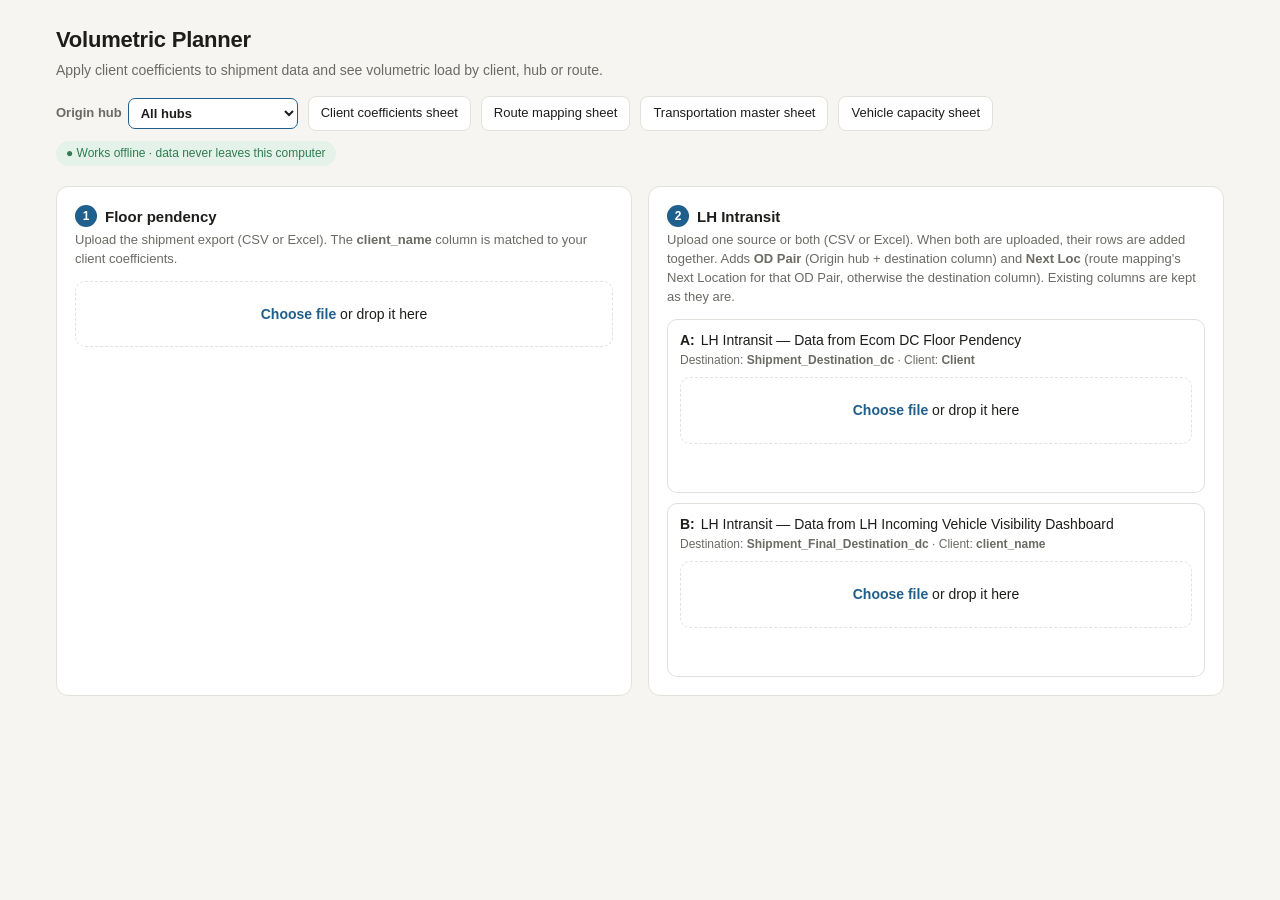
==== volumetric-planner/Volumetric_Planner.html @ ab619f08 "Lane totals: drop count columns, rename to total AWB Co-Authored-By: Claude Haiku 5.5 <noreply@anthr" ====
<!doctype html>
<html lang="en">
<head>
<meta charset="utf-8">
<meta name="viewport" content="width=device-width, initial-scale=1">
<title>Volumetric Planner</title>
<style>
:root{
  --bg:#f6f5f2; --panel:#ffffff; --ink:#1d1d1b; --muted:#6b6a65; --line:#e3e1db;
  --accent:#1f5f8b; --accent-soft:#e6eff6; --ok:#2f7d4f; --ok-soft:#e5f2ea;
  --warn:#a35a00; --warn-soft:#fbefdc; --bad:#b3261e; --bad-soft:#fbe7e5; --bar:#1f5f8b;
}
@media (prefers-color-scheme: dark){
  :root:not([data-theme="light"]){
    --bg:#151515; --panel:#1f1f1e; --ink:#ecebe7; --muted:#a3a19a; --line:#34332f;
    --accent:#7db6dd; --accent-soft:#1e2d38; --ok:#7cc79a; --ok-soft:#1d2e24;
    --warn:#f0b35c; --warn-soft:#352a19; --bad:#f08a82; --bad-soft:#3a1f1d; --bar:#7db6dd;
  }
}
:root[data-theme="dark"]{
  --bg:#151515; --panel:#1f1f1e; --ink:#ecebe7; --muted:#a3a19a; --line:#34332f;
  --accent:#7db6dd; --accent-soft:#1e2d38; --ok:#7cc79a; --ok-soft:#1d2e24;
  --warn:#f0b35c; --warn-soft:#352a19; --bad:#f08a82; --bad-soft:#3a1f1d; --bar:#7db6dd;
}
*{box-sizing:border-box}
body{margin:0;background:var(--bg);color:var(--ink);font:14px/1.45 -apple-system,"Segoe UI",Roboto,"Helvetica Neue",Arial,sans-serif}
.wrap{max-width:1200px;margin:0 auto;padding:24px 16px 60px}
header{display:flex;align-items:flex-end;justify-content:space-between;gap:16px;flex-wrap:wrap;margin-bottom:20px}
h1{font-size:22px;margin:0 0 4px;letter-spacing:-.01em}
.sub{color:var(--muted);margin:0}
.badge{font-size:12px;color:var(--ok);background:var(--ok-soft);padding:4px 10px;border-radius:999px;white-space:nowrap}
.grid2{display:grid;grid-template-columns:1fr 1fr;gap:16px}
@media (max-width:760px){.grid2{grid-template-columns:1fr}}
.panel{background:var(--panel);border:1px solid var(--line);border-radius:12px;padding:18px;margin-bottom:16px}
.panel h2{font-size:15px;margin:0 0 4px;display:flex;align-items:center;gap:8px}
.step{display:inline-grid;place-items:center;width:22px;height:22px;border-radius:50%;background:var(--accent);color:var(--panel);font-size:12px;font-weight:700}
.hint{color:var(--muted);font-size:13px;margin:0 0 12px}
.drop{border:1.5px dashed var(--line);border-radius:10px;padding:22px 14px;text-align:center;cursor:pointer;transition:.15s;background:transparent;width:100%;color:var(--ink);font:inherit}
.drop:hover,.drop.over{border-color:var(--accent);background:var(--accent-soft)}
.drop strong{color:var(--accent)}
.lhopt{border:1px solid var(--line);border-radius:10px;padding:10px 12px;margin-top:10px}
.lhpick{display:flex;gap:6px;align-items:flex-start;cursor:pointer;font-size:14px}
.lhpick b{white-space:nowrap}
.lhcols{font-size:12px;margin:2px 0 8px 0}
.linkbtn{background:none;border:0;color:var(--accent);cursor:pointer;font:inherit;padding:0;text-decoration:underline}
.fileinfo{margin-top:10px;font-size:13px;color:var(--muted);min-height:20px}
.fileinfo b{color:var(--ink)}
.row{display:flex;gap:10px;align-items:center;flex-wrap:wrap}
label.inline{font-size:13px;color:var(--muted);display:flex;gap:6px;align-items:center}
select,input[type=text],input[type=number]{font:inherit;color:var(--ink);background:var(--panel);border:1px solid var(--line);border-radius:7px;padding:6px 8px}
input[type=number]{width:90px}
button.btn{font:inherit;font-size:13px;border:1px solid var(--line);background:var(--panel);color:var(--ink);padding:7px 12px;border-radius:8px;cursor:pointer}
button.btn:hover{border-color:var(--accent)}
button.primary{background:var(--accent);border-color:var(--accent);color:var(--panel);font-weight:600}
button.link{border:none;background:none;color:var(--bad);cursor:pointer;font:inherit;font-size:12px;padding:2px 6px}
.kpis{display:grid;grid-template-columns:repeat(4,1fr);gap:12px;margin-bottom:16px}
@media (max-width:760px){.kpis{grid-template-columns:repeat(2,1fr)}}
.kpi{background:var(--panel);border:1px solid var(--line);border-radius:12px;padding:14px}
.kpi .l{font-size:12px;color:var(--muted)}
.kpi .v{font-size:24px;font-weight:650;letter-spacing:-.02em;margin-top:2px;font-variant-numeric:tabular-nums}
.kpi.warn .v{color:var(--warn)}
.tablewrap{overflow:auto;max-height:460px;border:1px solid var(--line);border-radius:8px}
table{border-collapse:collapse;width:100%;font-size:13px}
th,td{padding:7px 10px;border-bottom:1px solid var(--line);text-align:left;white-space:nowrap}
th{position:sticky;top:0;background:var(--panel);font-weight:600;color:var(--muted);font-size:12px;z-index:1}
td.num,th.num{text-align:right;font-variant-numeric:tabular-nums}
.barcell{min-width:140px}
.bar{height:8px;border-radius:4px;background:var(--bar);opacity:.85}
.tag{font-size:11px;padding:2px 7px;border-radius:999px}
.tag.ok{background:var(--ok-soft);color:var(--ok)}
.tag.def{background:var(--warn-soft);color:var(--warn)}
.tag.miss{background:var(--bad-soft);color:var(--bad)}
.alert{background:var(--bad-soft);border:1px solid transparent;border-radius:10px;padding:12px 14px;margin-bottom:16px}
.alert h3{margin:0 0 8px;font-size:14px;color:var(--bad)}
.alert.soft{background:var(--warn-soft)}
td.wrapcell{white-space:normal;min-width:220px;max-width:520px}
tr.muted td{color:var(--muted)}
td.spill-pos{color:var(--bad);font-weight:650}
td.spill-neg{color:var(--ok);font-weight:650}
h3.sub{font-size:14px;margin:18px 0 4px}
.alert.soft h3{color:var(--warn)}
.alert .mrow{display:flex;gap:10px;align-items:center;padding:4px 0;flex-wrap:wrap}
.alert .mrow span.n{min-width:220px}
.muted{color:var(--muted)}
.hidden{display:none!important}
.sectionhead{display:flex;justify-content:space-between;align-items:center;gap:10px;flex-wrap:wrap;margin-bottom:10px}
.err{color:var(--bad);font-size:13px;margin-top:8px}
.theme{position:fixed;right:14px;bottom:14px}
.pagehead{display:flex;align-items:center;gap:12px;flex-wrap:wrap;margin-bottom:16px}
.pagehead h1{margin:0}
.hubpick{font-weight:600;color:var(--ink)}
.hubpick select{font-weight:600;min-width:170px;border-color:var(--accent)}
</style>
</head>
<body>
<div class="wrap">
<div id="pageMain">
  <header>
    <div>
      <h1>Volumetric Planner</h1>
      <p class="sub">Apply client coefficients to shipment data and see volumetric load by client, hub or route.</p>
    </div>
    <div class="row"><label class="inline hubpick">Origin hub <select id="originSel"></select></label><button class="btn" id="ccBtn">Client coefficients sheet</button><button class="btn" id="rmBtn">Route mapping sheet</button><button class="btn" id="tmBtn">Transportation master sheet</button><button class="btn" id="vcBtn">Vehicle capacity sheet</button><span class="badge">● Works offline · data never leaves this computer</span></div>
  </header>

  <section class="panel hidden" id="tmPanel">
    <div class="sectionhead">
      <h2 style="margin:0">Transportation master sheet</h2>
      <button class="btn" id="tmClose">Close</button>
    </div>
    <p class="hint">Upload once (CSV or Excel). Needs <b>Destination</b> and <b>Lane Code</b> columns; <b>Lane Origin</b> is used if present. Each next_location is matched to a Destination and its volumetric is added to that Lane Code. Saved on this computer; upload again to replace it.</p>
    <button class="drop" id="tmDrop" type="button"><strong>Choose file</strong> or drop it here</button>
    <input type="file" id="tmFile" accept=".csv,.xlsx,.txt,.tsv" hidden>
    <div class="fileinfo" id="tmInfo"></div>
    <div class="err" id="tmErr"></div>
  </section>

  <section class="panel hidden" id="ccPanel">
    <div class="sectionhead">
      <h2 style="margin:0">Client coefficients sheet</h2>
      <button class="btn" id="ccClose">Close</button>
    </div>
    <p class="hint">Upload once (CSV or Excel with <b>Client</b> and <b>Coefficient</b> columns). Saved on this computer; upload again to replace it.</p>
    <button class="drop" id="coeffDrop" type="button"><strong>Choose file</strong> or drop it here</button>
    <input type="file" id="coeffFile" accept=".csv,.xlsx,.txt,.tsv" hidden>
    <div class="fileinfo" id="coeffInfo"></div>
    <div class="err" id="coeffErr"></div>
    <button class="btn" id="openCoeff" style="margin-top:10px">View coefficient table <span id="coeffBtnCount" class="muted"></span> →</button>
  </section>

  <section class="panel hidden" id="rmPanel">
    <div class="sectionhead">
      <h2 style="margin:0">Route mapping sheet</h2>
      <button class="btn" id="rmClose">Close</button>
    </div>
    <p class="hint">Upload once (CSV or Excel). Uses <b>OD Pair</b>, <b>origin_dc</b>, <b>Via1–Via6</b>, <b>destination_dc</b> and <b>Next Location</b>. Large files are kept in this browser's database. Upload again to replace it.</p>
    <button class="drop" id="rmDrop" type="button"><strong>Choose file</strong> or drop it here</button>
    <input type="file" id="rmFile" accept=".csv,.xlsx,.txt,.tsv" hidden>
    <div class="fileinfo" id="rmInfo"></div>
    <div class="err" id="rmErr"></div>
  </section>

  <section class="panel hidden" id="vcPanel">
    <div class="sectionhead">
      <h2 style="margin:0">Vehicle capacity sheet</h2>
      <button class="btn" id="vcClose">Close</button>
    </div>
    <p class="hint">Upload once (CSV or Excel). Uses <b>Fleet Type</b> and <b>Capacity</b>. Fleet names are matched ignoring case, spaces and underscores. Saved on this computer; upload again to replace it.</p>
    <button class="drop" id="vcDrop" type="button"><strong>Choose file</strong> or drop it here</button>
    <input type="file" id="vcFile" accept=".csv,.xlsx,.txt,.tsv" hidden>
    <div class="fileinfo" id="vcInfo"></div>
    <div class="err" id="vcErr"></div>
  </section>

  <div class="grid2">
    <section class="panel">
      <h2><span class="step">1</span> Floor pendency</h2>
      <p class="hint">Upload the shipment export (CSV or Excel). The <b>client_name</b> column is matched to your client coefficients.</p>
      <button class="drop" id="dataDrop" type="button"><strong>Choose file</strong> or drop it here</button>
      <input type="file" id="dataFile" accept=".csv,.xlsx,.txt,.tsv" hidden>
      <div class="fileinfo" id="dataInfo"></div>
      <div class="err" id="dataErr"></div>
    </section>
    <section class="panel">
      <h2><span class="step">2</span> LH Intransit</h2>
      <p class="hint">Upload one source or both (CSV or Excel). When both are uploaded, their rows are added together. Adds <b>OD Pair</b> (Origin hub + destination column) and <b>Next Loc</b> (route mapping's Next Location for that OD Pair, otherwise the destination column). Existing columns are kept as they are.</p>
      <div class="lhopt">
        <div class="lhpick"><b>A:</b> LH Intransit — Data from Ecom DC Floor Pendency</div>
        <div class="muted lhcols">Destination: <b>Shipment_Destination_dc</b> · Client: <b>Client</b></div>
        <button class="drop" id="lhDrop" type="button"><strong>Choose file</strong> or drop it here</button>
        <input type="file" id="lhFile" accept=".csv,.xlsx,.txt,.tsv" hidden>
        <div class="fileinfo" id="lhInfo"></div>
        <div class="err" id="lhErr"></div>
      </div>
      <div class="lhopt">
        <div class="lhpick"><b>B:</b> LH Intransit — Data from LH Incoming Vehicle Visibility Dashboard</div>
        <div class="muted lhcols">Destination: <b>Shipment_Final_Destination_dc</b> · Client: <b>client_name</b></div>
        <button class="drop" id="lhDropB" type="button"><strong>Choose file</strong> or drop it here</button>
        <input type="file" id="lhFileB" accept=".csv,.xlsx,.txt,.tsv" hidden>
        <div class="fileinfo" id="lhInfoB"></div>
        <div class="err" id="lhErrB"></div>
      </div>
    </section>
  </div>



  <section class="panel hidden" id="laneView">
    <div class="sectionhead">
      <div>
        <h2 style="margin:0">Lane totals</h2>
        <p class="hint" style="margin:4px 0 0" id="laneNote"></p>
      </div>
      <div class="row"><button class="btn primary" id="laneExport">Download lane totals</button></div>
    </div>
    <div class="tablewrap" style="max-height:560px">
      <table><thead><tr><th>Row Labels</th><th class="num">Sum of vol of FWD floor</th><th class="num">Sum of vol LH intransit</th><th class="num">total AWB</th><th class="num">total volumetric</th><th>Fleet Type</th><th class="num">Vehicle Capacity</th><th class="num">Spillover</th></tr></thead><tbody id="laneBody"></tbody></table>
    </div>
  </section>

  <div id="results" class="hidden">
    <div class="alert hidden" id="missingBox">
      <h3 id="missingTitle"></h3>
      <div id="missingList"></div>
    </div>

    <div class="kpis">
      <div class="kpi"><div class="l">Shipments</div><div class="v" id="kRows">0</div></div>
      <div class="kpi"><div class="l">Total volumetric</div><div class="v" id="kVol">0</div></div>
      <div class="kpi"><div class="l">Clients matched</div><div class="v" id="kClients">0</div></div>
      <div class="kpi" id="kMissBox"><div class="l">Rows at default coeff</div><div class="v" id="kMiss">0</div></div>
    </div>

    <section class="panel">
      <div class="sectionhead">
        <h2 style="margin:0" id="sumTitle">Volumetric by next_location</h2>
        <div class="row">
          <input type="text" id="sumSearch" placeholder="Search…" style="width:140px">
          <label class="inline">Group by <select id="groupBy"></select></label>
          <label class="inline">Sort <select id="sortBy"><option value="name">A → Z</option><option value="vol">Volumetric ↓</option><option value="n">Count ↓</option></select></label>
          <label class="inline">Client column <select id="clientCol"></select></label>
          <button class="btn" id="exportSummary">Download summary</button>
          <button class="btn primary" id="exportData">Download data + volumetric</button>
        </div>
      </div>
      <div class="tablewrap">
        <table><thead><tr><th id="gHead">Client</th><th id="destHead" class="hidden">Destinations included</th><th class="num">Count of awb_number</th><th class="num">Sum of volumetric coeff</th></tr></thead><tbody id="sumBody"></tbody></table>
      </div>
      <div class="muted" id="sumNote" style="font-size:12px;margin-top:6px"></div>
    </section>

    <section class="panel hidden" id="reviewPanel">
      <div class="sectionhead">
        <h2 style="margin:0">Not eligible for planning <span class="muted" id="neCount" style="font-weight:400;font-size:13px"></span></h2>
        <button class="btn" id="exportNE">Download list</button>
      </div>
      <p class="hint" id="neHint">These next_location values have no matching Destination in the transportation master, so they are not counted in any lane.</p>
      <div class="tablewrap" style="max-height:320px">
        <table><thead><tr><th>next_location</th><th class="num">Count of awb_number</th><th class="num">Sum of volumetric coeff</th></tr></thead><tbody id="neBody"></tbody></table>
      </div>
      <div id="ambWrap" class="hidden">
        <h3 class="sub">Destinations on more than one lane <span class="muted" id="ambCount" style="font-weight:400"></span></h3>
        <p class="hint">These appear as a Destination on several lanes. Each shipment uses the lane whose origin matches its location_name; otherwise the lane where the destination appears most often in the master. Check these if a total looks off.</p>
        <div class="tablewrap" style="max-height:280px">
          <table><thead><tr><th>next_location</th><th>Lane used</th><th>Other lanes</th><th class="num">Count of awb_number</th></tr></thead><tbody id="ambBody"></tbody></table>
        </div>
      </div>
    </section>

    <section class="panel">
      <div class="sectionhead">
        <h2 style="margin:0">Row preview <span class="muted" id="prevNote" style="font-weight:400;font-size:13px"></span></h2>
      </div>
      <div class="tablewrap"><table><thead id="prevHead"></thead><tbody id="prevBody"></tbody></table></div>
    </section>
  </div>

  <div id="lhResults" class="hidden">
    <div class="kpis">
      <div class="kpi"><div class="l">LH Intransit rows</div><div class="v" id="lhRows">0</div></div>
      <div class="kpi"><div class="l">Next Loc from route mapping</div><div class="v" id="lhHit">0</div></div>
      <div class="kpi" id="lhFallBox"><div class="l" id="lhFallLbl">Fallback to Shipment_Destination_dc</div><div class="v" id="lhFall">0</div></div>
      <div class="kpi"><div class="l">Distinct Next Loc</div><div class="v" id="lhNextN">0</div></div>
      <div class="kpi"><div class="l">Total volumetric (eligible)</div><div class="v" id="lhVol">0</div></div>
    </div>
    <section class="panel">
      <div class="sectionhead">
        <h2 style="margin:0">LH Intransit by Next Loc <span class="muted" id="lhSrcNote" style="font-weight:400;font-size:13px"></span></h2>
        <div class="row">
          <input type="text" id="lhSearch" placeholder="Search…" style="width:140px">
          <button class="btn primary" id="lhExport">Download LH Intransit + OD Pair, Next Loc</button>
        </div>
      </div>
      <div class="muted" id="lhNote" style="font-size:13px;margin-bottom:8px"></div>
      <div class="tablewrap" style="max-height:360px">
        <table><thead><tr><th>Next Loc</th><th class="num">Count of Awb_number</th><th class="num">From route mapping</th><th class="num">Fallback</th></tr></thead><tbody id="lhSumBody"></tbody></table>
      </div>
    </section>
    <section class="panel">
      <div class="sectionhead">
        <h2 style="margin:0">LH Intransit volumetric by lane</h2>
        <div class="row"><button class="btn" id="lhLaneExport">Download lane summary</button></div>
      </div>
      <div class="muted" id="lhLaneNote" style="font-size:13px;margin-bottom:8px"></div>
      <div class="tablewrap" style="max-height:360px">
        <table><thead><tr><th>Lane Code</th><th>Destinations included</th><th class="num">Count of Awb_number</th><th class="num">Sum of volumetric coeff</th></tr></thead><tbody id="lhLaneBody"></tbody></table>
      </div>
      <h3 class="sub">Not eligible for planning <span class="muted" id="lhNECount" style="font-weight:400"></span></h3>
      <p class="hint">Next Loc with no lane in the transportation master (or outside the selected hub's lanes). Not counted in any lane.</p>
      <div class="tablewrap" style="max-height:240px">
        <table><thead><tr><th>Next Loc</th><th class="num">Count of Awb_number</th><th class="num">Sum of volumetric coeff</th></tr></thead><tbody id="lhNEBody"></tbody></table>
      </div>
    </section>
    <section class="panel">
      <div class="sectionhead"><h2 style="margin:0">LH Intransit preview <span class="muted" id="lhPrevNote" style="font-weight:400;font-size:13px"></span></h2></div>
      <div class="tablewrap"><table><thead id="lhPrevHead"></thead><tbody id="lhPrevBody"></tbody></table></div>
    </section>
  </div>
</div>

<div id="pageCoeff" class="hidden">
  <div class="pagehead">
    <button class="btn" id="backMain">← Back to dashboard</button>
    <h1>Client coefficients</h1>
  </div>
  <section class="panel">
    <div class="sectionhead">
      <h2 style="margin:0">Coefficient table <span class="muted" id="coeffCount" style="font-weight:400"></span></h2>
      <div class="row">
        <label class="inline">Default for unknown clients
          <input type="number" step="any" id="defaultCoeff" value="1" placeholder="none">
        </label>
        <button class="btn" id="addCoeff">+ Add client</button>
        <button class="btn" id="exportCoeff">Download table</button>
        <button class="btn" id="clearCoeff">Clear</button>
      </div>
    </div>
    <p class="hint" style="margin-bottom:8px">Edit any value inline. Matching ignores upper/lower case and extra spaces. Clients not in this table, or rows with a blank client name, use the default (1). Empty the default box to flag them instead.</p>
    <div class="tablewrap" style="max-height:none">
      <table><thead><tr><th>Client</th><th class="num">Coefficient</th><th></th></tr></thead><tbody id="coeffBody"></tbody></table>
    </div>
  </section>
</div>
</div>

<script>
(function(){
"use strict";
const $ = id => document.getElementById(id);
const STORE = 'volumetricPlanner.coeffs.v1';
const state = { data:null, coeffs:new Map(), clientIdx:-1, groupIdx:-1, defaultCoeff:1, computed:null, tm:new Map(), tmName:'', tmFleet:new Map(), rm:new Map(), rmName:'', vc:new Map(), vcName:'', rmOD:new Map(), lh:null, tmOrigins:[], planOrigin:'', nlIdx:-1, locIdx:-1 };

const norm = s => String(s==null?'':s).replace(/\s+/g,' ').trim().toLowerCase();
const fmt = (n,d=2) => Number(n).toLocaleString('en-IN',{maximumFractionDigits:d,minimumFractionDigits:0});
const esc = s => String(s==null?'':s).replace(/[&<>"]/g,c=>({'&':'&amp;','<':'&lt;','>':'&gt;','"':'&quot;'}[c]));
function toNum(v){ if(v==null) return NaN; const s=String(v).trim().replace(/,/g,''); if(s==='') return NaN; return Number(s); }

/* ---------- storage ---------- */
function saveCoeffs(){
  try{ localStorage.setItem(STORE, JSON.stringify({list:[...state.coeffs.values()], def:state.defaultCoeff==null?'none':state.defaultCoeff})); }catch(e){}
}
function loadCoeffs(){
  try{
    const raw = localStorage.getItem(STORE); if(!raw) return;
    const o = JSON.parse(raw);
    (o.list||[]).forEach(x=>state.coeffs.set(norm(x.name),{name:x.name,coeff:x.coeff}));
    if(o.def==='none'){ state.defaultCoeff=null; $('defaultCoeff').value=''; }
    else if(o.def!=null && o.def!=='' && !isNaN(Number(o.def))){ state.defaultCoeff=Number(o.def); $('defaultCoeff').value=o.def; }
    if(state.coeffs.size) $('coeffInfo').innerHTML = 'Loaded <b>'+state.coeffs.size+' clients</b> saved on this computer.';
  }catch(e){}
}

/* ---------- CSV ---------- */
function parseCSV(text){
  text = text.replace(/^﻿/,'');
  const nl = text.indexOf('\n'); const first = nl>0 ? text.slice(0,nl) : text;
  const delim = [',','\t',';','|'].map(d=>[d,first.split(d).length]).sort((a,b)=>b[1]-a[1])[0][0];
  const rows=[]; let row=[], f='', q=false;
  for(let i=0;i<text.length;i++){
    const ch=text[i];
    if(q){
      if(ch==='"'){ if(text[i+1]==='"'){f+='"';i++;} else q=false; }
      else f+=ch;
    } else if(ch==='"' && f===''){ q=true; }
    else if(ch===delim){ row.push(f); f=''; }
    else if(ch==='\n'){ row.push(f); rows.push(row); row=[]; f=''; }
    else if(ch!=='\r'){ f+=ch; }
  }
  if(f!=='' || row.length){ row.push(f); rows.push(row); }
  return rows.filter(r=>r.some(v=>String(v).trim()!==''));
}

/* ---------- XLSX (built-in reader, no internet needed) ---------- */
async function unzip(buf){
  const dv=new DataView(buf); let eocd=-1;
  for(let i=buf.byteLength-22;i>=Math.max(0,buf.byteLength-65557);i--){ if(dv.getUint32(i,true)===0x06054b50){eocd=i;break;} }
  if(eocd<0) throw new Error('This does not look like a valid .xlsx file.');
  const cnt=dv.getUint16(eocd+10,true); let off=dv.getUint32(eocd+16,true);
  const entries={}; const td=new TextDecoder();
  for(let k=0;k<cnt;k++){
    if(dv.getUint32(off,true)!==0x02014b50) break;
    const method=dv.getUint16(off+10,true), csize=dv.getUint32(off+20,true);
    const nlen=dv.getUint16(off+28,true), elen=dv.getUint16(off+30,true), clen=dv.getUint16(off+32,true), lho=dv.getUint32(off+42,true);
    const name=td.decode(new Uint8Array(buf,off+46,nlen));
    entries[name.toLowerCase()]={method,csize,lho};
    off+=46+nlen+elen+clen;
  }
  return {
    has:n=>!!entries[n.toLowerCase()],
    async text(n){
      const e=entries[n.toLowerCase()]; if(!e) return null;
      const lnl=dv.getUint16(e.lho+26,true), lel=dv.getUint16(e.lho+28,true);
      const raw=new Uint8Array(buf,e.lho+30+lnl+lel,e.csize);
      let bytes;
      if(e.method===0) bytes=raw;
      else if(e.method===8){
        if(typeof DecompressionStream==='undefined') throw new Error('This browser is too old to read .xlsx. Use a recent Chrome/Edge, or save the file as CSV.');
        const s=new Blob([raw]).stream().pipeThrough(new DecompressionStream('deflate-raw'));
        bytes=new Uint8Array(await new Response(s).arrayBuffer());
      } else throw new Error('Unsupported compression in .xlsx file.');
      return new TextDecoder().decode(bytes);
    }
  };
}
const unx = s => s.replace(/&(lt|gt|amp|quot|apos|#x[0-9a-fA-F]+|#\d+);/g,(m,g)=>
  g==='lt'?'<':g==='gt'?'>':g==='amp'?'&':g==='quot'?'"':g==='apos'?"'":
  g[1]==='x'?String.fromCodePoint(parseInt(g.slice(2),16)):String.fromCodePoint(parseInt(g.slice(1),10)));
function textRuns(xml){
  xml = xml.replace(/<(\w+:)?rPh\b[\s\S]*?<\/(\w+:)?rPh>/g,'');
  let out=''; const re=/<(?:\w+:)?t(?:\s[^>]*)?>([\s\S]*?)<\/(?:\w+:)?t>/g; let m;
  while((m=re.exec(xml))) out+=m[1];
  return unx(out);
}
function serialToDate(n){
  const d=new Date(Math.round((n-25569)*86400000)); const p=x=>String(x).padStart(2,'0');
  const date=d.getUTCFullYear()+'-'+p(d.getUTCMonth()+1)+'-'+p(d.getUTCDate());
  const hasTime=d.getUTCHours()||d.getUTCMinutes()||d.getUTCSeconds();
  return hasTime ? date+' '+p(d.getUTCHours())+':'+p(d.getUTCMinutes())+':'+p(d.getUTCSeconds()) : date;
}
function colIndex(ref){ let n=0; for(const ch of ref){ const c=ch.charCodeAt(0); if(c<65||c>90) break; n=n*26+(c-64);} return n-1; }
async function parseXLSX(buf){
  const z=await unzip(buf);
  let sheetPath='xl/worksheets/sheet1.xml';
  const wb=await z.text('xl/workbook.xml'), rels=await z.text('xl/_rels/workbook.xml.rels');
  if(wb && rels){
    const sm=wb.match(/<(?:\w+:)?sheet\b[^>]*?r:id="([^"]+)"/) || wb.match(/<(?:\w+:)?sheet\b[^>]*?\bid="([^"]+)"/);
    if(sm){
      const rm=new RegExp('<Relationship\\b[^>]*Id="'+sm[1]+'"[^>]*>').exec(rels);
      const tm=rm && /Target="([^"]+)"/.exec(rm[0]);
      if(tm){ let t=tm[1]; sheetPath = t.startsWith('/') ? t.slice(1) : 'xl/'+t.replace(/^\.\//,''); }
    }
  }
  if(!z.has(sheetPath)) throw new Error('Could not find a worksheet in this file.');
  const sst=[]; const ss=await z.text('xl/sharedStrings.xml');
  if(ss){ const re=/<(?:\w+:)?si>([\s\S]*?)<\/(?:\w+:)?si>/g; let m; while((m=re.exec(ss))) sst.push(textRuns(m[1])); }
  const dateXf=[]; const st=await z.text('xl/styles.xml');
  if(st){
    const custom={}; let mm; const nf=/<(?:\w+:)?numFmt\b[^>]*?numFmtId="(\d+)"[^>]*?formatCode="([^"]*)"/g;
    while((mm=nf.exec(st))) custom[mm[1]]=unx(mm[2]);
    const cx=/<(?:\w+:)?cellXfs\b[^>]*>([\s\S]*?)<\/(?:\w+:)?cellXfs>/.exec(st);
    if(cx){ const xr=/<(?:\w+:)?xf\b([^>]*)/g; while((mm=xr.exec(cx[1]))){
      const id=+((/numFmtId="(\d+)"/.exec(mm[1])||[])[1]||0), code=custom[id]||'';
      const clean=code.replace(/"[^"]*"|\[[^\]]*\]|\\./g,'');
      dateXf.push((id>=14&&id<=22)||(id>=45&&id<=47)||(!!clean && /[dyhs]/i.test(clean) && /[dmyhs]/i.test(clean)));
    } }
  }
  const xml=await z.text(sheetPath);
  const rows=[]; const rowRe=/<(?:\w+:)?row\b[^>]*?(?:\/>|>([\s\S]*?)<\/(?:\w+:)?row>)/g;
  const cRe=/<(?:\w+:)?c\b([^>]*?)(?:\/>|>([\s\S]*?)<\/(?:\w+:)?c>)/g;
  let rm;
  while((rm=rowRe.exec(xml))){
    if(!rm[1]) continue;
    const row=[]; let m, seq=0; cRe.lastIndex=0;
    while((m=cRe.exec(rm[1]))){
      const attrs=m[1], inner=m[2]||'';
      const r=/\br="([A-Z]+)\d+"/.exec(attrs); const idx=r?colIndex(r[1]):seq; seq=idx+1;
      const t=(/\bt="([^"]+)"/.exec(attrs)||[])[1];
      const v=/<(?:\w+:)?v>([\s\S]*?)<\/(?:\w+:)?v>/.exec(inner);
      let val='';
      if(t==='s') val = v ? (sst[+v[1]]??'') : '';
      else if(t==='inlineStr') val = textRuns(inner);
      else if(t==='b') val = v ? (v[1]==='1'?'TRUE':'FALSE') : '';
      else val = v ? unx(v[1]) : '';
      if(!t && v && dateXf.length){ const sm=/\bs="(\d+)"/.exec(attrs); if(sm && dateXf[+sm[1]] && !isNaN(+val)) val=serialToDate(+val); }
      row[idx]=val;
    }
    for(let i=0;i<row.length;i++) if(row[i]===undefined) row[i]='';
    if(row.some(x=>String(x).trim()!=='')) rows.push(row);
  }
  return rows;
}

async function readFile(file){
  const name=file.name.toLowerCase();
  if(name.endsWith('.xlsx') || name.endsWith('.xlsm')) return parseXLSX(await file.arrayBuffer());
  if(name.endsWith('.xls')) throw new Error('Old .xls format is not supported. Please save as .xlsx or CSV.');
  return parseCSV(await file.text());
}

/* ---------- coefficient file ---------- */
async function handleCoeffFile(file){
  $('coeffErr').textContent='';
  try{
    const rows=await readFile(file);
    if(!rows.length) throw new Error('File is empty.');
    let header=rows[0].map(h=>norm(h)), body=rows.slice(1);
    let ci=header.findIndex(h=>/client/.test(h));
    let vi=header.findIndex(h=>/coef|volum|factor|multiplier/.test(h));
    if(ci<0 && vi<0 && !isNaN(toNum(rows[0][1]))){ body=rows; ci=0; vi=1; }  // no header row
    if(ci<0) ci=0;
    if(vi<0) vi = ci===0 ? 1 : 0;
    let added=0, skipped=0; const next=new Map();
    body.forEach(r=>{
      const name=String(r[ci]??'').trim(); const c=toNum(r[vi]);
      if(!name) return;
      if(isNaN(c)){ skipped++; return; }
      next.set(norm(name),{name,coeff:c}); added++;
    });
    if(!added) throw new Error('No client/coefficient pairs found. Expected columns like "Client" and "Coefficient".');
    state.coeffs=next; saveCoeffs();
    $('coeffInfo').innerHTML='<b>'+esc(file.name)+'</b> · '+added+' clients loaded'+(skipped?' · '+skipped+' rows skipped (no number)':'');
    renderCoeffs(); recompute();
  }catch(e){ $('coeffErr').textContent=e.message; }
}

/* ---------- shipment data ---------- */
async function handleDataFile(file){
  $('dataErr').textContent=''; $('dataInfo').textContent='Reading '+file.name+'…';
  try{
    const rows=await readFile(file);
    if(rows.length<2) throw new Error('No data rows found.');
    const headers=rows[0].map(h=>String(h).trim());
    const width=headers.length;
    const body=rows.slice(1).map(r=>{ if(r.length<width){ r=r.slice(); while(r.length<width) r.push(''); } return r; });
    state.data={name:file.name,headers,rows:body};
    const lower=headers.map(h=>h.toLowerCase());
    state.clientIdx = lower.indexOf('client_name')>=0 ? lower.indexOf('client_name') : lower.findIndex(h=>/client/.test(h));
    if(state.clientIdx<0) state.clientIdx=0;
    const nl = lower.indexOf('next_location'); state.nlIdx = nl; state.locIdx = lower.indexOf('location_name');
    state.groupIdx = (nl>=0 && state.tm.size) ? -1 : (nl>=0 ? nl : state.clientIdx);
    fillSelects();
    $('dataInfo').innerHTML='<b>'+esc(file.name)+'</b> · '+fmt(body.length,0)+' rows · '+width+' columns';
    recompute();
  }catch(e){ $('dataInfo').textContent=''; $('dataErr').textContent=e.message; }
}

function fillSelects(){
  const h=state.data.headers;
  const opts=h.map((x,i)=>'<option value="'+i+'">'+esc(x||('Column '+(i+1)))+'</option>').join('');
  $('clientCol').innerHTML=opts; $('clientCol').value=state.clientIdx;
  const laneOpt=(state.tm.size&&state.nlIdx>=0)?'<option value="-1">Lane Code (transport master)</option>':'';
  $('groupBy').innerHTML=opts+laneOpt; $('groupBy').value=state.groupIdx;
}

/* ---------- calculation ---------- */
function coeffFor(client){
  const hit=state.coeffs.get(norm(client));
  if(hit) return {c:hit.coeff,src:'matched'};
  if(state.defaultCoeff!=null && state.defaultCoeff!=='' && !isNaN(state.defaultCoeff)) return {c:Number(state.defaultCoeff),src:'default'};
  return {c:null,src:'missing'};
}
const NE_KEY='__not_eligible__';
const normTM = s => String(s==null?'':s).replace(/[_\s]+/g,' ').trim().toLowerCase();
const disp = s => String(s==null?'':s).replace(/_/g,' ').replace(/\s+/g,' ').trim();
/* Find the lane for one shipment.
   1. Candidates = lanes where next_location is a Destination (optionally only lanes of the chosen origin).
   2. Drop return legs where the destination is the lane's own origin hub.
   3. If several remain, prefer the lane whose origin matches the shipment's location_name.
   4. Otherwise the lane where the destination appears most often in the master (ties: first in file). */
/* true when the Lane Code starts with the hub name, e.g. "OneAMD DC-Limbasi DC" for hub "OneAMD DC" */
/* lane's destination part equals the hub, e.g. "OneAMD DC-OneAMD DC" or "X-OneAMD DC" */
function laneEndsWith(lane, hubKey){ const l=normTM(lane); return l===hubKey || l.endsWith('-'+hubKey); }
function laneStarts(lane, hubKey){ const l=normTM(lane); return l.startsWith(hubKey) && !/[a-z0-9]/.test(l.charAt(hubKey.length)); }
function resolveLane(nl, loc){
  const k=normTM(nl); const e=state.tm.get(k);
  if(!k || !e) return {status:'ne'};
  let c=e.cands;
  if(state.planOrigin){
    if(k===state.planOrigin) return {status:'ne'};           /* destination is the selected hub itself: not planned */
    c=c.filter(x=>laneStarts(x.lane,state.planOrigin) && !laneEndsWith(x.lane,state.planOrigin));
    if(!c.length) return {status:'ne'};
  }
  const spokes=c.filter(x=>x.o!==k);
  if(!spokes.length) return {status:'hub', lane:disp(e.dest)+' (origin hub)'};
  let pool=spokes;
  if(pool.length>1 && loc){ const lk=normTM(loc); const byLoc=pool.filter(x=>x.o===lk); if(byLoc.length) pool=byLoc; }
  pool=pool.slice().sort((a,b)=>b.n-a.n || a.i-b.i);
  const lanes=[...new Set(pool.map(x=>x.lane))];
  return {status:'ok', lane:lanes[0], alts:lanes.slice(1)};
}
function groupName(){ return state.groupIdx===-1 ? 'Lane Code' : (state.data.headers[state.groupIdx]||'Group'); }
function recompute(){
  if(!state.data){ $('results').classList.add('hidden'); return; }
  $('results').classList.remove('hidden');
  if(state.groupIdx===-1 && (!state.tm.size || state.nlIdx<0)){ state.groupIdx=state.nlIdx>=0?state.nlIdx:state.clientIdx; fillSelects(); }
  const laneMode=state.groupIdx===-1;
  const {rows}=state.data, ci=state.clientIdx, gi=state.groupIdx;
  const per=new Array(rows.length); const groups=new Map(); const missing=new Map(); const matchedClients=new Set();
  const neMap=new Map(), ambMap=new Map();
  let total=0, missRows=0, neN=0;
  for(let i=0;i<rows.length;i++){
    const client=rows[i][ci]; const r=coeffFor(client); per[i]=r;
    if(r.src!=='matched'){ missRows++; const k=norm(client); const m=missing.get(k)||{name:String(client??'').trim()||'(blank)',blank:!String(client??'').trim(),n:0}; m.n++; missing.set(k,m); }
    else matchedClients.add(norm(client));
    let gk, nlName='', nlKey='';
    if(laneMode){
      const nl=rows[i][state.nlIdx]; nlName=String(nl??'').trim()||'(blank)'; nlKey=normTM(nl)||'(blank)';
      const res=resolveLane(nl, state.locIdx>=0?rows[i][state.locIdx]:'');
      if(res.status==='ne'){
        neN++; const m=neMap.get(nlKey)||{name:nlName,n:0,vol:0}; m.n++; if(r.c!=null) m.vol+=r.c; neMap.set(nlKey,m);
        continue;
      }
      gk=res.lane;
      if(res.alts && res.alts.length){ const a=ambMap.get(nlKey)||{name:nlName,lanes:new Map(),n:0}; a.n++; a.lanes.set(res.lane,res.alts); ambMap.set(nlKey,a); }
    } else gk=String(rows[i][gi]??'').trim()||'(blank)';
    if(r.c!=null) total+=r.c;
    const g=groups.get(gk)||{n:0,vol:0,miss:0,dests:new Map()}; g.n++;
    if(r.c!=null) g.vol+=r.c; else g.miss++;
    if(laneMode && !g.dests.has(nlKey)) g.dests.set(nlKey,nlName);
    groups.set(gk,g);
  }
  state.computed={per,groups,total,neMap,ambMap,neN,laneMode};
  if(state.rm.size && state.locIdx>=0 && state.nlIdx>=0){
    let hit=0, tot=0; const seen=new Set();
    rows.forEach(rw=>{ const k=normTM(rw[state.locIdx])+'|'+normTM(rw[state.nlIdx]); if(seen.has(k)) return; seen.add(k); tot++; if(state.rm.has(k)) hit++; });
    $('rmInfo').innerHTML='<b>'+esc(state.rmName)+'</b> · '+fmt(hit,0)+' of '+fmt(tot,0)+' location → next_location pairs found in the route mapping';
  }
  $('kRows').textContent=fmt(rows.length,0);
  $('kVol').textContent=fmt(total);
  $('kClients').textContent=fmt(matchedClients.size,0);
  $('kMiss').textContent=fmt(missRows,0);
  $('kMissBox').classList.toggle('warn',missRows>0);
  renderMissing(missing);
  renderSummary();
  renderReview();
  renderPreview();
  renderLaneView();
}

function renderMissing(missing){
  const box=$('missingBox');
  if(!missing.size || state.defaultCoeff!=null){ box.classList.add('hidden'); return; }
  box.classList.remove('hidden');
  const list=[...missing.values()].sort((a,b)=>b.n-a.n);
  const hasDef=state.defaultCoeff!=null;
  box.classList.toggle('soft',hasDef);
  $('missingTitle').textContent=(list.length>1? list.length+' clients are':'1 client is')+' not in your coefficient table'+
    (hasDef? ', so counted at the default '+state.defaultCoeff+'. Set a value to override.' : ' and have no coefficient. Add one here and it will be saved to your table.');
  $('missingList').innerHTML=list.slice(0,50).map((m,i)=>
    '<div class="mrow"><span class="n"><b>'+esc(m.name)+'</b> <span class="muted">· '+fmt(m.n,0)+' rows</span></span>'+
    (m.blank?'<span class="muted">blank client name</span></div>':'<input type="number" step="any" placeholder="coeff" data-miss="'+i+'"><button class="btn" data-missbtn="'+i+'">Save</button></div>')
  ).join('') + (list.length>50?'<div class="muted">…and '+(list.length-50)+' more</div>':'');
  $('missingList').querySelectorAll('[data-missbtn]').forEach(b=>b.onclick=()=>{
    const i=+b.dataset.missbtn; const inp=$('missingList').querySelector('[data-miss="'+i+'"]');
    const v=toNum(inp.value); if(isNaN(v)){ inp.focus(); return; }
    const m=list[i]; state.coeffs.set(norm(m.name),{name:m.name,coeff:v}); saveCoeffs(); renderCoeffs(); recompute();
  });
}

function renderSummary(){
  const {groups,total,neN}=state.computed; const laneMode=state.groupIdx===-1;
  const gname=groupName();
  $('gHead').textContent=gname; $('sumTitle').textContent='Volumetric by '+(laneMode?'lane':gname);
  $('destHead').classList.toggle('hidden',!laneMode);
  const sortBy=$('sortBy').value, q=norm($('sumSearch').value);
  const destText=g=>[...g.dests.values()].map(disp).sort((a,b)=>a.localeCompare(b)).join(', ');
  const list=[...groups.entries()].filter(([k,g])=>!q||norm(disp(k)).includes(q)||(laneMode&&norm(destText(g)).includes(q))).sort((a,b)=>
    sortBy==='vol'? b[1].vol-a[1].vol : sortBy==='n'? b[1].n-a[1].n : a[0].localeCompare(b[0],undefined,{sensitivity:'base',numeric:true}));
  const LIM=3000; const dcell=laneMode?'<td></td>':'';
  const sumN=list.reduce((a,x)=>a+x[1].n,0), sumV=list.reduce((a,x)=>a+x[1].vol,0);
  const eligibleN=state.data.rows.length-(laneMode?neN:0);
  $('sumBody').innerHTML=list.slice(0,LIM).map(([k,g])=>
    '<tr><td>'+esc(disp(k))+(g.miss?' <span class="tag miss">'+g.miss+' missing</span>':'')+'</td>'+
    (laneMode?'<td class="wrapcell">'+esc(destText(g))+'</td>':'')+
    '<td class="num">'+fmt(g.n,0)+'</td><td class="num"><b>'+fmt(g.vol)+'</b></td></tr>').join('')
    + (q ? '<tr><td><b>Filtered total</b></td>'+dcell+'<td class="num"><b>'+fmt(sumN,0)+'</b></td><td class="num"><b>'+fmt(sumV)+'</b></td></tr>' : '')
    + '<tr><td><b>Grand total</b></td>'+dcell+'<td class="num"><b>'+fmt(eligibleN,0)+'</b></td><td class="num"><b>'+fmt(total)+'</b></td></tr>';
  let note;
  if(list.length>LIM) note='Showing '+LIM+' of '+fmt(list.length,0)+' rows. The download includes all.';
  else if(laneMode){
    note=fmt(list.length,0)+(list.length===1?' lane':' lanes')+(state.planOrigin?' starting from '+(HUBS.find(h=>normTM(h)===state.planOrigin)||''):'')+'. Each shipment adds its client\'s coefficient to the lane of its next_location.';
    if(neN) note+=' '+fmt(neN,0)+(neN===1?' shipment is':' shipments are')+' not eligible and excluded (listed below).';
  } else note=fmt(list.length,0)+' '+gname+' values. Each shipment adds its client\'s coefficient to its '+gname+'.';
  $('sumNote').textContent=note;
}

function renderReview(){
  const c=state.computed;
  if(!c.laneMode){ $('reviewPanel').classList.add('hidden'); return; }
  $('reviewPanel').classList.remove('hidden');
  const ne=[...c.neMap.values()].sort((a,b)=>b.n-a.n);
  $('neCount').textContent='· '+fmt(ne.length,0)+(ne.length===1?' destination · ':' destinations · ')+fmt(c.neN,0)+(c.neN===1?' shipment':' shipments');
  $('neHint').textContent='These next_location values have no matching Destination in the transportation master'+(state.planOrigin?' on lanes starting from '+(HUBS.find(h=>normTM(h)===state.planOrigin)||''):'')+', so they are not counted in any lane.';
  $('neBody').innerHTML = ne.length ? ne.map(m=>'<tr><td>'+esc(disp(m.name))+'</td><td class="num">'+fmt(m.n,0)+'</td><td class="num">'+fmt(m.vol)+'</td></tr>').join('')
    : '<tr><td colspan="3" class="muted">None. Every next_location matched a lane.</td></tr>';
  $('exportNE').disabled=!ne.length;
  const amb=[...c.ambMap.values()].sort((a,b)=>b.n-a.n);
  $('ambWrap').classList.toggle('hidden',!amb.length);
  $('ambCount').textContent='· '+fmt(amb.length,0);
  $('ambBody').innerHTML=amb.map(a=>{
    const used=[...a.lanes.keys()], others=[...new Set([].concat(...a.lanes.values()))].filter(x=>!used.includes(x));
    return '<tr><td>'+esc(disp(a.name))+'</td><td class="wrapcell">'+esc(used.map(disp).join(', '))+'</td><td class="wrapcell muted">'+esc(others.map(disp).join(', '))+'</td><td class="num">'+fmt(a.n,0)+'</td></tr>';
  }).join('');
}

function renderPreview(){
  const {headers,rows}=state.data; const per=state.computed.per;
  const want=['awb_number','client_name','location_name','next_location','region','shipment_type','aging_bucket'];
  let cols=want.map(w=>headers.findIndex(h=>h.toLowerCase()===w)).filter(i=>i>=0);
  if(!cols.includes(state.clientIdx)) cols.unshift(state.clientIdx);
  if(cols.length<3) cols=headers.map((_,i)=>i).slice(0,6);
  const N=Math.min(200,rows.length);
  $('prevNote').textContent='first '+N+' of '+fmt(rows.length,0)+' rows · download for all '+headers.length+' columns';
  $('prevHead').innerHTML='<tr>'+cols.map(i=>'<th>'+esc(headers[i])+'</th>').join('')+'<th class="num">volumetric_coeff</th><th>coeff_source</th></tr>';
  let html='';
  for(let r=0;r<N;r++){
    const p=per[r];
    html+='<tr>'+cols.map(i=>'<td>'+esc(rows[r][i])+'</td>').join('')+
      '<td class="num">'+(p.c==null?'–':fmt(p.c,3))+'</td>'+
      '<td><span class="tag '+(p.src==='matched'?'ok':p.src==='default'?'def':'miss')+'">'+p.src+'</span></td></tr>';
  }
  $('prevBody').innerHTML=html;
}

/* ---------- coefficient table UI ---------- */
function renderCoeffs(){
  const list=[...state.coeffs.entries()].sort((a,b)=>a[1].name.localeCompare(b[1].name));
  $('coeffCount').textContent='· '+list.length+' clients';
  $('coeffBtnCount').textContent='('+list.length+')';
  $('ccBtn').textContent='Client coefficients sheet'+(list.length?' ✓':'');
  $('coeffBody').innerHTML = list.length ? list.map(([k,v])=>
    '<tr><td>'+esc(v.name)+'</td><td class="num"><input type="number" step="any" value="'+esc(v.coeff)+'" data-k="'+esc(k)+'"></td>'+
    '<td><button class="link" data-del="'+esc(k)+'">Remove</button></td></tr>').join('')
    : '<tr><td colspan="3" class="muted">No coefficients yet. Upload your client coefficient file above.</td></tr>';
  $('coeffBody').querySelectorAll('input[data-k]').forEach(inp=>inp.onchange=()=>{
    const v=toNum(inp.value); const e=state.coeffs.get(inp.dataset.k); if(!e) return;
    if(isNaN(v)){ inp.value=e.coeff; return; }
    e.coeff=v; saveCoeffs(); recompute();
  });
  $('coeffBody').querySelectorAll('[data-del]').forEach(b=>b.onclick=()=>{
    state.coeffs.delete(b.dataset.del); saveCoeffs(); renderCoeffs(); recompute();
  });
}

/* ---------- export ---------- */
function csvCell(v){ v=String(v==null?'':v); return /[",\n\r]/.test(v)?'"'+v.replace(/"/g,'""')+'"':v; }
function download(name,lines){
  const blob=new Blob(['﻿'+lines.join('\r\n')],{type:'text/csv;charset=utf-8'});
  const a=document.createElement('a'); a.href=URL.createObjectURL(blob); a.download=name;
  document.body.appendChild(a); a.click(); setTimeout(()=>{URL.revokeObjectURL(a.href);a.remove();},500);
}
const stamp=()=>new Date().toISOString().slice(0,10);
function baseName(){ return (state.data?state.data.name:'data').replace(/\.[^.]+$/,''); }

/* ---------- wiring ---------- */
function wireDrop(btnId,inputId,handler){
  const btn=$(btnId), inp=$(inputId);
  btn.onclick=()=>inp.click();
  inp.onchange=()=>{ if(inp.files[0]) handler(inp.files[0]); inp.value=''; };
  ['dragenter','dragover'].forEach(ev=>btn.addEventListener(ev,e=>{e.preventDefault();btn.classList.add('over');}));
  ['dragleave','drop'].forEach(ev=>btn.addEventListener(ev,e=>{e.preventDefault();btn.classList.remove('over');}));
  btn.addEventListener('drop',e=>{ const f=e.dataTransfer.files[0]; if(f) handler(f); });
}
wireDrop('coeffDrop','coeffFile',handleCoeffFile);
wireDrop('dataDrop','dataFile',handleDataFile);
window.addEventListener('dragover',e=>e.preventDefault()); window.addEventListener('drop',e=>e.preventDefault());

$('defaultCoeff').onchange=()=>{ const v=$('defaultCoeff').value.trim(); state.defaultCoeff = v===''||isNaN(Number(v)) ? null : Number(v); saveCoeffs(); recompute(); };
$('addCoeff').onclick=()=>{
  const name=(prompt('Client name (exactly as in client_name):')||'').trim(); if(!name) return;
  const v=toNum(prompt('Coefficient for '+name+':')); if(isNaN(v)) return;
  state.coeffs.set(norm(name),{name,coeff:v}); saveCoeffs(); renderCoeffs(); recompute();
};
$('clearCoeff').onclick=()=>{ if(!confirm('Remove all saved coefficients from this computer?')) return; state.coeffs.clear(); saveCoeffs(); $('coeffInfo').textContent=''; renderCoeffs(); recompute(); };
$('exportCoeff').onclick=()=>{
  const lines=['Client,Coefficient'].concat([...state.coeffs.values()].sort((a,b)=>a.name.localeCompare(b.name)).map(x=>csvCell(x.name)+','+x.coeff));
  download('client_coefficients_'+stamp()+'.csv',lines);
};
$('clientCol').onchange=()=>{ state.clientIdx=+$('clientCol').value; recompute(); };
$('groupBy').onchange=()=>{ state.groupIdx=+$('groupBy').value; recompute(); };
$('sortBy').onchange=()=>{ if(state.computed) renderSummary(); };
$('sumSearch').oninput=()=>{ if(state.computed) renderSummary(); };
$('exportData').onclick=()=>{
  const {headers,rows}=state.data, per=state.computed.per;
  const withLane=state.tm.size>0 && state.nlIdx>=0;
  const lines=[headers.concat(['volumetric_coeff','coeff_source'], withLane?['lane_code','lane_status']:[]).map(csvCell).join(',')];
  for(let i=0;i<rows.length;i++){
    const extra=[per[i].c==null?'':per[i].c, per[i].src];
    if(withLane){ const r=resolveLane(rows[i][state.nlIdx], state.locIdx>=0?rows[i][state.locIdx]:''); extra.push(r.status==='ne'?'':r.lane, r.status==='ne'?'not eligible':r.status==='hub'?'origin hub':'eligible'); }
    lines.push(rows[i].map(csvCell).concat(extra.map(csvCell)).join(','));
  }
  download(baseName()+'_volumetric_'+stamp()+'.csv',lines);
};
$('exportSummary').onclick=()=>{
  const {groups}=state.computed, laneMode=state.groupIdx===-1;
  const head=[groupName()].concat(laneMode?['destinations_included']:[],['count_of_awb_number','rows_missing_coeff','sum_of_volumetric_coeff']);
  const lines=[head.map(csvCell).join(',')];
  [...groups.entries()].sort((a,b)=>a[0].localeCompare(b[0],undefined,{sensitivity:'base',numeric:true})).forEach(([k,g])=>{
    const row=[k].concat(laneMode?[[...g.dests.values()].map(disp).join(', ')]:[],[g.n,g.miss,+g.vol.toFixed(4)]);
    lines.push(row.map(csvCell).join(','));
  });
  download('volumetric_by_'+(laneMode?'lane':groupName()).replace(/\s+/g,'_')+'_'+stamp()+'.csv',lines);
};
$('exportNE').onclick=()=>{
  const lines=['next_location,count_of_awb_number,sum_of_volumetric_coeff'];
  [...state.computed.neMap.values()].sort((a,b)=>b.n-a.n).forEach(m=>lines.push([m.name,m.n,+m.vol.toFixed(4)].map(csvCell).join(',')));
  download('not_eligible_for_planning_'+stamp()+'.csv',lines);
};
$('originSel').onchange=()=>{
  state.planOrigin=$('originSel').value; try{localStorage.setItem(ORIGIN_KEY,state.planOrigin);}catch(e){}
  computeLH();
  if(!state.tm.size){ $('tmPanel').classList.remove('hidden'); $('tmErr').textContent='Upload the transportation master sheet to see lanes for this hub.'; return; }
  if(state.data){ if(state.nlIdx>=0) state.groupIdx=-1; fillSelects(); recompute(); }
};

function showPage(which){
  $('pageMain').classList.toggle('hidden',which!=='main');
  $('pageCoeff').classList.toggle('hidden',which!=='coeff');
  window.scrollTo(0,0);
}
$('openCoeff').onclick=()=>showPage('coeff');
$('backMain').onclick=()=>showPage('main');
const TM_KEY='volumetricPlanner.tm.v4', ORIGIN_KEY='volumetricPlanner.originHub';
const HUBS='Guwahati DC|Kolkata DC|Lucknow DC|Bhubneshwar DC|Malda DC|Silchar DC|Dibrugarh DC|Patna DC|Purnia DC|Ranchi DC|Sambalpur DC|Siliguri DC|Kolkata 2 DC|Varanasi DC|Kanpur DC|Ludhiana DC|NCR Bilaspur DC|NCR Bamnoli DC|OneNCR DC|Jammu DC|NCR Tauru DC|Jaipur DC|Indore DC|Bhopal DC|Raipur DC|Sagar DC|Bangalore DC|Hyderabad DC|Chennai DC|Kochi DC|Kozhikode DC|Mysore DC|Vijayawada DC|Coimbatore DC|Hubli DC|Madurai DC|Trichy DC|Visakhapatnam DC|Bangalore XD DC|Nagpur DC|Mumbai DC|Pune DC|Aurangabad DC|Surat DC|Ahmedabad DC|Udaipur DC|Srinagar DC|Moradabad DC|Jodhpur DC|Rajahmundry DC|Gorakhpur DC|Chandigarh DC|Akola DC|Jabalpur DC|Kolkata XD DC|Hyderabad REV DC|OneSRT DC|OneAMD DC|OneRJT DC|TwoNCR DC'.split('|');
function saveTM(){
  try{ localStorage.setItem(TM_KEY, JSON.stringify({name:state.tmName, list:[...state.tm.entries()], origins:state.tmOrigins, fleet:[...state.tmFleet.entries()], fleetCol:state.tmFleetCol})); }
  catch(e){ $('tmErr').textContent='Loaded, but this browser could not save the master for next time (storage full or blocked). Upload it again after reopening.'; }
}
function loadTM(){
  try{
    const raw=localStorage.getItem(TM_KEY); if(!raw) return;
    const o=JSON.parse(raw); state.tm=new Map(o.list||[]); state.tmName=o.name||''; state.tmOrigins=o.origins||[]; state.tmFleet=new Map(o.fleet||[]); state.tmFleetCol=o.fleetCol;
  }catch(e){}
  fillOrigins(); showTMInfo();
}
function fillOrigins(){
  if(!HUBS.some(h=>normTM(h)===state.planOrigin)) state.planOrigin='';
  $('originSel').innerHTML='<option value="">All hubs</option>'+HUBS.map(h=>'<option value="'+esc(normTM(h))+'">'+esc(h)+'</option>').join('');
  $('originSel').value=state.planOrigin;
}
function showTMInfo(){
  const lanes=new Set(); state.tm.forEach(e=>e.cands.forEach(c=>lanes.add(c.lane)));
  $('tmInfo').innerHTML = state.tm.size ? '<b>'+esc(state.tmName)+'</b> · '+fmt(lanes.size,0)+' lanes · '+fmt(state.tmOrigins.length,0)+' origins · '+fmt(state.tm.size,0)+' destinations'
    + (state.tmFleet.size ? ' · Fleet Type for '+fmt(state.tmFleet.size,0)+' lanes'
       : state.tmFleetCol===false ? ' <span class="tag miss">no Fleet Type / Vehicle Type column in this file</span>'
       : ' <span class="tag miss">Fleet Type not saved — upload this file again</span>') : '';
  $('tmBtn').textContent = 'Transportation master sheet' + (state.tm.size ? ' ✓' : '');
}
async function handleTMFile(file){
  $('tmErr').textContent=''; $('tmInfo').textContent='Reading '+file.name+'…';
  try{
    const rows=await readFile(file);
    if(!rows.length) throw new Error('This file is empty.');
    const h=rows[0].map(x=>String(x).trim().toLowerCase());
    const di=h.indexOf('destination'), li=h.indexOf('lane code'), loi=h.indexOf('lane origin'), fti=['fleet type','vehicle type','fleet','vehicle'].map(x=>h.indexOf(x)).find(i=>i>=0)??-1;
    const miss=[di<0?'"Destination"':'', li<0?'"Lane Code"':''].filter(Boolean);
    if(miss.length) throw new Error('This does not look like a transportation master: missing '+miss.join(' and ')+' column'+(miss.length>1?'s':'')+' in the first row.');
    if(rows.length<2) throw new Error('No data rows found under the header.');
    const m=new Map(), origins=new Map(), fleets=new Map(); let used=0, skipped=0;
    rows.slice(1).forEach((r,idx)=>{
      const dest=String(r[di]??'').trim(), lane=String(r[li]??'').trim();
      if(!dest||!lane){ skipped++; return; }
      let od=loi>=0?String(r[loi]??'').trim():'';
      if(!od) od=lane.split(/\s*-\s*/)[0].trim();
      const o=normTM(od); if(!origins.has(o)) origins.set(o,od);
      const k=normTM(dest); let e=m.get(k); if(!e){ e={dest,cands:[]}; m.set(k,e); }
      let c=e.cands.find(x=>x.lane===lane); if(!c){ c={lane,o,n:0,i:idx}; e.cands.push(c); }
      c.n++; used++;
      if(fti>=0){ const ft=String(r[fti]??'').trim(); if(ft){ const lk=normTM(lane); let f=fleets.get(lk); if(!f){ f=new Map(); fleets.set(lk,f); } f.set(ft,(f.get(ft)||0)+1); } }
    });
    if(!m.size) throw new Error('No rows with both a Destination and a Lane Code were found.');
    state.tm=m; state.tmName=file.name;
    state.tmFleetCol = fti>=0;
    /* one Fleet Type per lane: the most frequent; first listed on a tie */
    state.tmFleet=new Map([...fleets.entries()].map(([lane,f])=>{ let best='',bn=-1; f.forEach((n,ft)=>{ if(n>bn){best=ft;bn=n;} }); return [lane,{fleet:best,multi:f.size>1,all:[...f.keys()]}]; }));
    state.tmOrigins=[...origins.entries()].sort((a,b)=>a[1].localeCompare(b[1],undefined,{sensitivity:'base'}));
    fillOrigins(); saveTM(); showTMInfo();
    if(skipped) $('tmInfo').innerHTML+=' <span class="muted">· '+fmt(skipped,0)+' rows skipped (blank Destination or Lane Code)</span>';
    if(state.data){ if(state.nlIdx>=0) state.groupIdx=-1; fillSelects(); recompute(); }
    computeLH(); renderLaneView();
  }catch(e){ showTMInfo(); $('tmErr').textContent=e.message+(state.tm.size?' Your previously saved master is still in use.':''); }
}
$('tmBtn').onclick=()=>$('tmPanel').classList.toggle('hidden');
$('tmClose').onclick=()=>$('tmPanel').classList.add('hidden');
wireDrop('tmDrop','tmFile',handleTMFile);
/* ---------- vehicle capacity ---------- */
const VC_KEY='volumetricPlanner.vc.v1';
const normFleet = s => String(s==null?'':s).replace(/[_\s]+/g,' ').trim().toLowerCase();
function saveVC(){
  try{ localStorage.setItem(VC_KEY, JSON.stringify({name:state.vcName, list:[...state.vc.entries()]})); }
  catch(e){ $('vcErr').textContent='Loaded, but this browser could not save the capacity table for next time.'; }
}
function showVCInfo(){
  $('vcInfo').innerHTML = state.vc.size ? '<b>'+esc(state.vcName)+'</b> · '+fmt(state.vc.size,0)+' fleet types loaded' : '';
  $('vcBtn').textContent = 'Vehicle capacity sheet' + (state.vc.size ? ' ✓' : '');
}
try{ const raw=localStorage.getItem(VC_KEY); if(raw){ const o=JSON.parse(raw); state.vc=new Map(o.list||[]); state.vcName=o.name||''; } }catch(e){}
showVCInfo();
async function handleVCFile(file){
  $('vcErr').textContent=''; $('vcInfo').textContent='Reading '+file.name+'…';
  try{
    const rows=await readFile(file);
    if(rows.length<2) throw new Error('No data rows found under the header.');
    const h=rows[0].map(x=>String(x).trim().toLowerCase());
    const fi=h.indexOf('fleet type'), ci=h.indexOf('capacity');
    const miss=[fi<0?'"Fleet Type"':'', ci<0?'"Capacity"':''].filter(Boolean);
    if(miss.length) throw new Error('This does not look like a vehicle capacity file: missing '+miss.join(' and ')+' column'+(miss.length>1?'s':'')+'.');
    const m=new Map(); let bad=0;
    rows.slice(1).forEach(r=>{
      const f=String(r[fi]??'').trim(), c=toNum(r[ci]);
      if(!f) return;
      if(isNaN(c)){ bad++; return; }
      m.set(normFleet(f), {fleet:f, capacity:c});
    });
    if(!m.size) throw new Error('No fleet types with a numeric capacity were found.');
    state.vc=m; state.vcName=file.name; saveVC(); showVCInfo(); renderLaneView();
    if(bad) $('vcInfo').innerHTML+=' <span class="muted">· '+fmt(bad,0)+' rows skipped (capacity not a number)</span>';
  }catch(e){ showVCInfo(); $('vcErr').textContent=e.message+(state.vc.size?' Your previously saved table is still in use.':''); }
}
$('ccBtn').onclick=()=>{ const p=$('ccPanel'); p.classList.toggle('hidden'); if(!p.classList.contains('hidden')) p.scrollIntoView({behavior:'smooth',block:'start'}); };
$('ccClose').onclick=()=>$('ccPanel').classList.add('hidden');
$('vcBtn').onclick=()=>{ const p=$('vcPanel'); p.classList.toggle('hidden'); if(!p.classList.contains('hidden')) p.scrollIntoView({behavior:'smooth',block:'start'}); };
$('vcClose').onclick=()=>$('vcPanel').classList.add('hidden');
wireDrop('vcDrop','vcFile',handleVCFile);

/* ---------- route mapping sheet (IndexedDB: too big for localStorage) ---------- */
function idb(){ return new Promise((res,rej)=>{ const r=indexedDB.open('volumetricPlanner',1); r.onupgradeneeded=()=>r.result.createObjectStore('kv'); r.onsuccess=()=>res(r.result); r.onerror=()=>rej(r.error); }); }
async function kvSet(key,val){ const db=await idb(); return new Promise((res,rej)=>{ const t=db.transaction('kv','readwrite'); t.objectStore('kv').put(val,key); t.oncomplete=()=>{db.close();res();}; t.onerror=()=>{db.close();rej(t.error);}; }); }
async function kvGet(key){ const db=await idb(); return new Promise((res,rej)=>{ const q=db.transaction('kv').objectStore('kv').get(key); q.onsuccess=()=>{db.close();res(q.result);}; q.onerror=()=>{db.close();rej(q.error);}; }); }
function showRMInfo(){
  $('rmInfo').innerHTML = state.rm.size ? '<b>'+esc(state.rmName)+'</b> · '+fmt(state.rm.size,0)+' OD pairs loaded' : '';
  $('rmBtn').textContent = 'Route mapping sheet' + (state.rm.size ? ' ✓' : '');
}
(async()=>{
  try{ const o=await kvGet('route'); if(o){
    state.rm=new Map(o.list||[]); state.rmName=o.name||'';
    state.rmOD=o.od ? new Map(o.od) : new Map([...state.rm.values()].map(v=>[normTM(v[2]+'-'+v[3]), v[0]]));
    showRMInfo(); if(state.data) recompute(); computeLH();
  } }catch(e){}
  showRMInfo();
})();
async function handleRMFile(file){
  $('rmErr').textContent=''; $('rmInfo').textContent='Reading '+file.name+' (large files take a moment)…';
  try{
    const rows=await readFile(file);
    if(rows.length<2) throw new Error('No data rows found under the header.');
    const h=rows[0].map(x=>String(x).trim().toLowerCase());
    const need={od:h.indexOf('od pair'),origin:h.indexOf('origin_dc'),dest:h.indexOf('destination_dc'),next:h.indexOf('next location')};
    const miss=Object.keys(need).filter(k=>need[k]<0);
    if(miss.length) throw new Error('This does not look like a route mapping: missing column'+(miss.length>1?'s ':' ')+miss.map(x=>({od:'"OD Pair"',origin:'"origin_dc"',dest:'"destination_dc"',next:'"Next Location"'})[x]).join(', ')+'.');
    const viaIdx=h.map((x,i)=>/^via\d+$/.test(x)?i:-1).filter(i=>i>=0);
    const m=new Map(), od=new Map();
    rows.slice(1).forEach(r=>{
      const odv=String(r[need.od]??'').trim(), nx=String(r[need.next]??'').trim();
      if(odv && nx && !od.has(normTM(odv))) od.set(normTM(odv), nx);
      const o=String(r[need.origin]??'').trim(), d=String(r[need.dest]??'').trim();
      if(!o||!d) return;
      const vias=viaIdx.map(i=>String(r[i]??'').trim()).filter(Boolean);
      const k=normTM(o)+'|'+normTM(d);
      if(!m.has(k)) m.set(k,[String(r[need.next]??'').trim(), vias.join(' > '), o, d]);
    });
    if(!m.size) throw new Error('No origin and destination pairs found.');
    state.rm=m; state.rmOD=od; state.rmName=file.name;
    await kvSet('route',{name:file.name,list:[...m.entries()],od:[...od.entries()]});
    showRMInfo(); if(state.data) recompute(); computeLH();
  }catch(e){ showRMInfo(); $('rmErr').textContent=e.message+(state.rm.size?' Your previously saved mapping is still in use.':''); }
}
$('rmBtn').onclick=()=>$('rmPanel').classList.toggle('hidden');
$('rmClose').onclick=()=>$('rmPanel').classList.add('hidden');
wireDrop('rmDrop','rmFile',handleRMFile);
/* ---------- LH Intransit ----------
   OD Pair  = Origin hub (top dropdown) + "-" + Shipment_Destination_dc
   Next Loc = route mapping "Next Location" for that OD Pair, else Shipment_Destination_dc
   Columns are found by header name, so column order can change. */
const findCol=(headers,name)=>headers.findIndex(h=>String(h).trim().toLowerCase()===name.toLowerCase());
/* Two LH Intransit sources share all logic; only the destination and client columns differ. */
const LH_SRC={
  A:{label:'Ecom DC Floor Pendency', dest:'Shipment_Destination_dc', client:'Client', info:'lhInfo', err:'lhErr'},
  B:{label:'LH Incoming Vehicle Visibility Dashboard', dest:'Shipment_Final_Destination_dc', client:'client_name', info:'lhInfoB', err:'lhErrB'}
};
state.lhSets={};
function showLHInfo(key){
  const S=LH_SRC[key], L=state.lhSets[key];
  if(!L){ $(S.info).textContent=''; return; }
  $(S.info).innerHTML='<b>'+esc(L.name)+'</b> · '+fmt(L.rows.length,0)+' rows · '+L.headers.length+' columns'
    +(findCol(L.headers,S.client)<0?' · <span class="tag def">no '+esc(S.client)+' column, coefficient 1 used</span>':'')
    +' · <button class="linkbtn" data-lhremove="'+key+'">Remove</button>';
  $(S.info).querySelector('[data-lhremove]').onclick=()=>{ delete state.lhSets[key]; showLHInfo(key); computeLH(); };
}
async function handleLHFile(file,key){
  const S=LH_SRC[key];
  $(S.err).textContent=''; $(S.info).textContent='Reading '+file.name+'…';
  try{
    const rows=await readFile(file);
    if(rows.length<2) throw new Error('No data rows found under the header.');
    const headers=rows[0].map(h=>String(h).trim()); const width=headers.length;
    if(findCol(headers,S.dest)<0) throw new Error('Could not find the "'+S.dest+'" column in this file.');
    const body=rows.slice(1).map(r=>{ if(r.length<width){ r=r.slice(); while(r.length<width) r.push(''); } return r; });
    state.lhSets[key]={name:file.name,headers,rows:body,key};
    showLHInfo(key); computeLH();
  }catch(e){ showLHInfo(key); $(S.err).textContent=e.message+(state.lhSets[key]?' The previous file is still in use.':''); }
}
function hubDisplay(){ return HUBS.find(h=>normTM(h)===state.planOrigin)||''; }
/* Same rules for each source; only its destination and client columns differ. */
function computeLHSet(L,hub){
  const S=LH_SRC[L.key], n=L.rows.length;
  const di=findCol(L.headers,S.dest), ci=findCol(L.headers,S.client);
  L.od=new Array(n); L.next=new Array(n); L.src=new Array(n); L.coef=new Array(n); L.res=new Array(n);
  let hit=0, fall=0;
  for(let i=0;i<n;i++){
    const dest=String(L.rows[i][di]??'').trim();
    L.od[i] = (hub && dest) ? hub+'-'+dest : '';
    const nx = L.od[i] ? state.rmOD.get(normTM(L.od[i])) : undefined;
    if(nx){ L.next[i]=nx; L.src[i]='route mapping'; hit++; }
    else { L.next[i]=dest; L.src[i]=dest?'fallback':''; if(dest) fall++; }
    L.coef[i]=coeffFor(ci>=0?L.rows[i][ci]:'');
    L.res[i]=resolveLane(L.next[i], hub);
  }
  return {hit,fall};
}
/* Combine the uploaded sources (A, B or both) into one view; columns are matched by header name. */
function computeLH(){
  const keys=['A','B'].filter(k=>state.lhSets[k]);
  if(!keys.length){ state.lh=null; $('lhResults').classList.add('hidden'); renderLaneView(); return; }
  const hub=hubDisplay(); let hit=0, fall=0;
  const sets=keys.map(k=>{ const L=state.lhSets[k]; const r=computeLHSet(L,hub); hit+=r.hit; fall+=r.fall; return L; });
  let C;
  if(sets.length===1){ C=Object.assign({},sets[0]); C.from=sets[0].rows.map(()=>sets[0].key); }
  else {
    const headers=[], seen=new Map();
    sets.forEach(L=>L.headers.forEach(h=>{ const k=h.toLowerCase(); if(!seen.has(k)){ seen.set(k,headers.length); headers.push(h); } }));
    C={name:'lh_intransit_A_B', headers, rows:[], od:[], next:[], src:[], coef:[], res:[], from:[], key:'AB'};
    sets.forEach(L=>{
      const map=L.headers.map(h=>seen.get(h.toLowerCase()));
      for(let i=0;i<L.rows.length;i++){
        const r=new Array(headers.length).fill(''); map.forEach((t,j)=>{ if(r[t]==='') r[t]=L.rows[i][j]; });
        C.rows.push(r); C.od.push(L.od[i]); C.next.push(L.next[i]); C.src.push(L.src[i]); C.coef.push(L.coef[i]); C.res.push(L.res[i]); C.from.push(L.key);
      }
    });
  }
  state.lh=C;
  const dests=keys.map(k=>LH_SRC[k].dest).join(' / ');
  $('lhResults').classList.remove('hidden');
  $('lhRows').textContent=fmt(C.rows.length,0); $('lhHit').textContent=fmt(hit,0); $('lhFall').textContent=fmt(fall,0);
  $('lhFallBox').classList.toggle('warn',fall>0);
  $('lhFallLbl').textContent='Fallback to '+dests;
  $('lhSrcNote').textContent='· '+keys.map(k=>k+': '+LH_SRC[k].label+' ('+fmt(state.lhSets[k].rows.length,0)+' rows)').join(' + ');
  let note='';
  if(!hub) note='Select an Origin hub at the top to build the OD Pair. Until then, Next Loc uses '+dests+'.';
  else if(!state.rmOD.size) note='Upload the route mapping sheet to look up Next Location. Until then, Next Loc uses '+dests+'.';
  else note='OD Pair = '+hub+'-'+dests+'. Next Loc comes from the route mapping where the OD Pair matches, otherwise '+dests+'.';
  $('lhNote').textContent=note;
  renderLHSummary(); renderLHLanes(); renderLHPreview(); renderLaneView();
}
function renderLHSummary(){
  const L=state.lh, g=new Map();
  L.next.forEach((n,i)=>{ const k=n||'(blank)'; const e=g.get(k)||{n:0,r:0,f:0}; e.n++; if(L.src[i]==='route mapping') e.r++; else if(L.src[i]==='fallback') e.f++; g.set(k,e); });
  $('lhNextN').textContent=fmt(g.size,0);
  const q=norm($('lhSearch').value);
  const list=[...g.entries()].filter(([k])=>!q||norm(disp(k)).includes(q)).sort((a,b)=>b[1].n-a[1].n);
  $('lhSumBody').innerHTML=list.map(([k,e])=>'<tr><td>'+esc(disp(k))+'</td><td class="num"><b>'+fmt(e.n,0)+'</b></td><td class="num">'+fmt(e.r,0)+'</td><td class="num">'+fmt(e.f,0)+'</td></tr>').join('')
    + '<tr><td><b>'+(q?'Filtered total':'Grand total')+'</b></td><td class="num"><b>'+fmt(list.reduce((a,x)=>a+x[1].n,0),0)+'</b></td><td class="num">'+fmt(list.reduce((a,x)=>a+x[1].r,0),0)+'</td><td class="num">'+fmt(list.reduce((a,x)=>a+x[1].f,0),0)+'</td></tr>';
}
function renderLHLanes(){
  const L=state.lh, lanes=new Map(), ne=new Map(); let eligVol=0, neN=0, neV=0;
  for(let i=0;i<L.rows.length;i++){
    const rs=L.res[i], v=L.coef[i].c, nl=L.next[i]||'(blank)';
    if(rs.status==='ne'){ neN++; if(v!=null) neV+=v; const e=ne.get(normTM(nl))||{name:nl,n:0,vol:0}; e.n++; if(v!=null) e.vol+=v; ne.set(normTM(nl),e); continue; }
    const lane = rs.status==='hub' ? rs.lane : rs.lane;
    const e=lanes.get(lane)||{n:0,vol:0,dests:new Map()}; e.n++; if(v!=null){ e.vol+=v; eligVol+=v; }
    if(!e.dests.has(normTM(nl))) e.dests.set(normTM(nl), disp(nl)); lanes.set(lane,e);
  }
  const hasLanes=state.tm.size>0;
  $('lhVol').textContent=fmt(eligVol);
  const list=[...lanes.entries()].sort((a,b)=>b[1].vol-a[1].vol);
  $('lhLaneBody').innerHTML = list.map(([k,e])=>'<tr><td>'+esc(disp(k))+'</td><td class="wrapcell">'+esc([...e.dests.values()].sort().join(', '))+'</td><td class="num">'+fmt(e.n,0)+'</td><td class="num"><b>'+fmt(e.vol)+'</b></td></tr>').join('')
    + '<tr><td><b>Grand total</b></td><td></td><td class="num"><b>'+fmt(list.reduce((a,x)=>a+x[1].n,0),0)+'</b></td><td class="num"><b>'+fmt(eligVol)+'</b></td></tr>';
  const neL=[...ne.values()].sort((a,b)=>b.n-a.n);
  $('lhNEBody').innerHTML = neL.length ? neL.map(x=>'<tr><td>'+esc(disp(x.name))+'</td><td class="num">'+fmt(x.n,0)+'</td><td class="num">'+fmt(x.vol)+'</td></tr>').join('') : '<tr><td colspan="3" class="muted">None.</td></tr>';
  $('lhNECount').textContent='· '+fmt(neN,0)+' rows · volumetric '+fmt(neV);
  $('lhLaneNote').textContent = (hasLanes ? '' : 'Upload the transportation master to see lanes. ')
    + 'Each row adds its Client coefficient (same rules as Floor pendency) to the lane of its Next Loc'+(state.planOrigin?' for the selected hub.':'.');
}
/* Lane totals: per lane, floor and LH rows are counted and their client volumetric coefficients summed. */
function laneTotals(){
  const F=new Map(), H=new Map();
  const add=(map,k,v)=>{ const e=map.get(k)||{n:0,v:0}; e.n++; if(v!=null) e.v+=v; map.set(k,e); };
  if(state.data && state.nlIdx>=0){
    const {rows}=state.data;
    for(let i=0;i<rows.length;i++){
      const res=resolveLane(rows[i][state.nlIdx], state.locIdx>=0?rows[i][state.locIdx]:'');
      if(res.status!=='ne') add(F,res.lane,coeffFor(rows[i][state.clientIdx]).c);
    }
  }
  if(state.lh){
    for(let i=0;i<state.lh.rows.length;i++){
      const res=state.lh.res[i];
      if(res.status!=='ne') add(H,res.lane,state.lh.coef[i].c);
    }
  }
  const keys=[...new Set([...F.keys(),...H.keys()])].sort((a,b)=>a.localeCompare(b,undefined,{sensitivity:'base',numeric:true}));
  return keys.map(k=>{ const f=F.get(k)||{n:0,v:0}, h=H.get(k)||{n:0,v:0};
    return {lane:k, fn:f.n, fv:f.v, hn:h.n, hv:h.v}; });
}
/* Lane -> Fleet Type (transportation master) -> Capacity (vehicle capacity sheet) */
function laneCapacity(lane){
  const f=state.tmFleet.get(normTM(lane));
  if(!f || !f.fleet) return {fleet:'', capacity:null};
  const v=state.vc.get(normFleet(f.fleet));
  return {fleet:f.fleet, multi:f.multi, all:f.all, capacity: v ? v.capacity : null};
}
function renderLaneView(){
  if(!state.data && !state.lh){ $('laneView').classList.add('hidden'); return; }
  $('laneView').classList.remove('hidden');
  const rows=laneTotals();
  const sum=k=>rows.reduce((a,x)=>a+x[k],0);
  $('laneBody').innerHTML = rows.map(x=>{
    const cap=laneCapacity(x.lane), tc=x.fn+x.hn, tv=x.fv+x.hv;
    let fleetCell, capCell, spillCell;
    if(!cap.fleet){ fleetCell='<span class="tag miss">'+(state.tmFleet.size?'no fleet type':'re-upload master')+'</span>'; capCell='–'; spillCell='<td class="num muted">–</td>'; }
    else {
      fleetCell=esc(cap.fleet)+(cap.multi?' <span class="tag def" title="Lane has '+esc(cap.all.join(', '))+'">multiple</span>':'');
      if(cap.capacity==null){ capCell='<span class="tag miss">no capacity</span>'; spillCell='<td class="num muted">–</td>'; }
      else { const sp=tv-cap.capacity; capCell=fmt(cap.capacity,0); spillCell='<td class="num '+(sp>0?'spill-pos':sp<0?'spill-neg':'')+'">'+fmt(sp)+'</td>'; }
    }
    return '<tr><td>'+esc(disp(x.lane))+'</td><td class="num">'+fmt(x.fv)+'</td><td class="num">'+fmt(x.hv)+'</td><td class="num"><b>'+fmt(tc,0)+'</b></td><td class="num"><b>'+fmt(tv)+'</b></td><td>'+fleetCell+'</td><td class="num">'+capCell+'</td>'+spillCell+'</tr>';
  }).join('')
    + '<tr><td><b>Grand total</b></td><td class="num"><b>'+fmt(sum('fv'))+'</b></td><td class="num"><b>'+fmt(sum('hv'))+'</b></td><td class="num"><b>'+fmt(sum('fn')+sum('hn'),0)+'</b></td><td class="num"><b>'+fmt(sum('fv')+sum('hv'))+'</b></td><td></td><td></td><td></td></tr>';
  $('laneNote').textContent = (state.planOrigin ? 'Lanes for the selected origin hub. ' : 'All lanes in the transportation master. ')
    + 'Total AWB = number of shipments per lane (floor + LH). Sum of vol = sum of client volumetric coefficients per lane. Total volumetric = Sum of vol of FWD floor + Sum of vol LH intransit. Spillover = Total volumetric − Vehicle Capacity (red: over capacity, green: spare). Not-eligible shipments are excluded.'
    + (state.tm.size && !state.tmFleet.size ? ' Your saved transportation master was uploaded before Fleet Type was read. Upload it again once to fill Fleet Type and Spillover.' : '')
    + (state.vc.size ? '' : ' Upload the vehicle capacity sheet to calculate spillover.')
    + (state.tm.size ? '' : ' Upload the transportation master to see lanes.');
}
$('laneExport').onclick=()=>{
  const rows=laneTotals();
  const lines=['lane_code,sum_of_vol_fwd_floor,sum_of_vol_lh_intransit,total_awb,total_volumetric,fleet_type,vehicle_capacity,spillover'];
  rows.forEach(x=>{ const cap=laneCapacity(x.lane), tv=x.fv+x.hv;
    lines.push([csvCell(disp(x.lane)),+x.fv.toFixed(4),+x.hv.toFixed(4),x.fn+x.hn,+tv.toFixed(4),csvCell(cap.fleet||''),cap.capacity==null?'':cap.capacity,cap.capacity==null?'':+(tv-cap.capacity).toFixed(4)].join(',')); });
  download('lane_totals_'+stamp()+'.csv',lines);
};
function renderLHPreview(){
  const L=state.lh; const want=['Awb_number','Client','client_name','MM_destination','Shipment_Destination_dc','Shipment_Final_Destination_dc','Delivery_hub'];
  const cols=[...new Set(want.map(w=>findCol(L.headers,w)).filter(i=>i>=0))];
  const N=Math.min(200,L.rows.length);
  $('lhPrevNote').textContent='first '+N+' of '+fmt(L.rows.length,0)+' rows · download for all '+(L.headers.length+7)+' columns';
  $('lhPrevHead').innerHTML='<tr><th>LH source</th>'+cols.map(i=>'<th>'+esc(L.headers[i])+'</th>').join('')+'<th>OD Pair</th><th>Next Loc</th><th>Next Loc source</th><th class="num">volumetric_coeff</th><th>Lane Code</th></tr>';
  let html='';
  for(let r=0;r<N;r++){
    const rs=L.res[r], c=L.coef[r];
    html+='<tr><td>'+L.from[r]+'</td>'+cols.map(i=>'<td>'+esc(L.rows[r][i])+'</td>').join('')+'<td>'+esc(L.od[r])+'</td><td>'+esc(L.next[r])+'</td><td>'+(L.src[r]?'<span class="tag '+(L.src[r]==='route mapping'?'ok':'def')+'">'+L.src[r]+'</span>':'')+'</td>'
      +'<td class="num">'+(c.c==null?'–':fmt(c.c,3))+'</td><td>'+(rs.status==='ne'?'<span class="tag miss">not eligible</span>':esc(rs.lane))+'</td></tr>';
  }
  $('lhPrevBody').innerHTML=html;
}
$('lhSearch').oninput=()=>{ if(state.lh&&state.lh.next) renderLHSummary(); };
$('lhExport').onclick=()=>{
  const L=state.lh; if(!L) return;
  const lines=[['LH source'].concat(L.headers).concat(['OD Pair','Next Loc','volumetric_coeff','coeff_source','lane_code','lane_status']).map(csvCell).join(',')];
  for(let i=0;i<L.rows.length;i++){
    const rs=L.res[i], c=L.coef[i];
    lines.push([L.from[i]].concat(L.rows[i]).concat([L.od[i],L.next[i],c.c==null?'':c.c,c.src,rs.status==='ne'?'':rs.lane,rs.status==='ne'?'not eligible':rs.status==='hub'?'origin hub':'eligible']).map(csvCell).join(','));
  }
  download(L.name.replace(/\.[^.]+$/,'')+'_with_lanes_'+stamp()+'.csv',lines);
};
$('lhLaneExport').onclick=()=>{
  const L=state.lh; if(!L) return;
  const lanes=new Map();
  for(let i=0;i<L.rows.length;i++){ const rs=L.res[i]; if(rs.status==='ne') continue; const v=L.coef[i].c; const e=lanes.get(rs.lane)||{n:0,vol:0,d:new Set()}; e.n++; if(v!=null) e.vol+=v; e.d.add(disp(L.next[i])); lanes.set(rs.lane,e); }
  const lines=['lane_code,destinations_included,count_of_awb_number,sum_of_volumetric_coeff'];
  [...lanes.entries()].sort((a,b)=>b[1].vol-a[1].vol).forEach(([k,e])=>lines.push([csvCell(disp(k)),csvCell([...e.d].join(', ')),e.n,+e.vol.toFixed(4)].join(',')));
  download('lh_intransit_'+L.key+'_lanes_'+stamp()+'.csv',lines);
};
wireDrop('lhDrop','lhFile',f=>handleLHFile(f,'A'));
wireDrop('lhDropB','lhFileB',f=>handleLHFile(f,'B'));
try{ state.planOrigin=localStorage.getItem(ORIGIN_KEY)||''; localStorage.removeItem('volumetricPlanner.hm.v1'); }catch(e){}
loadCoeffs(); renderCoeffs(); loadTM(); fillOrigins();
})();
</script>
</body>
</html>
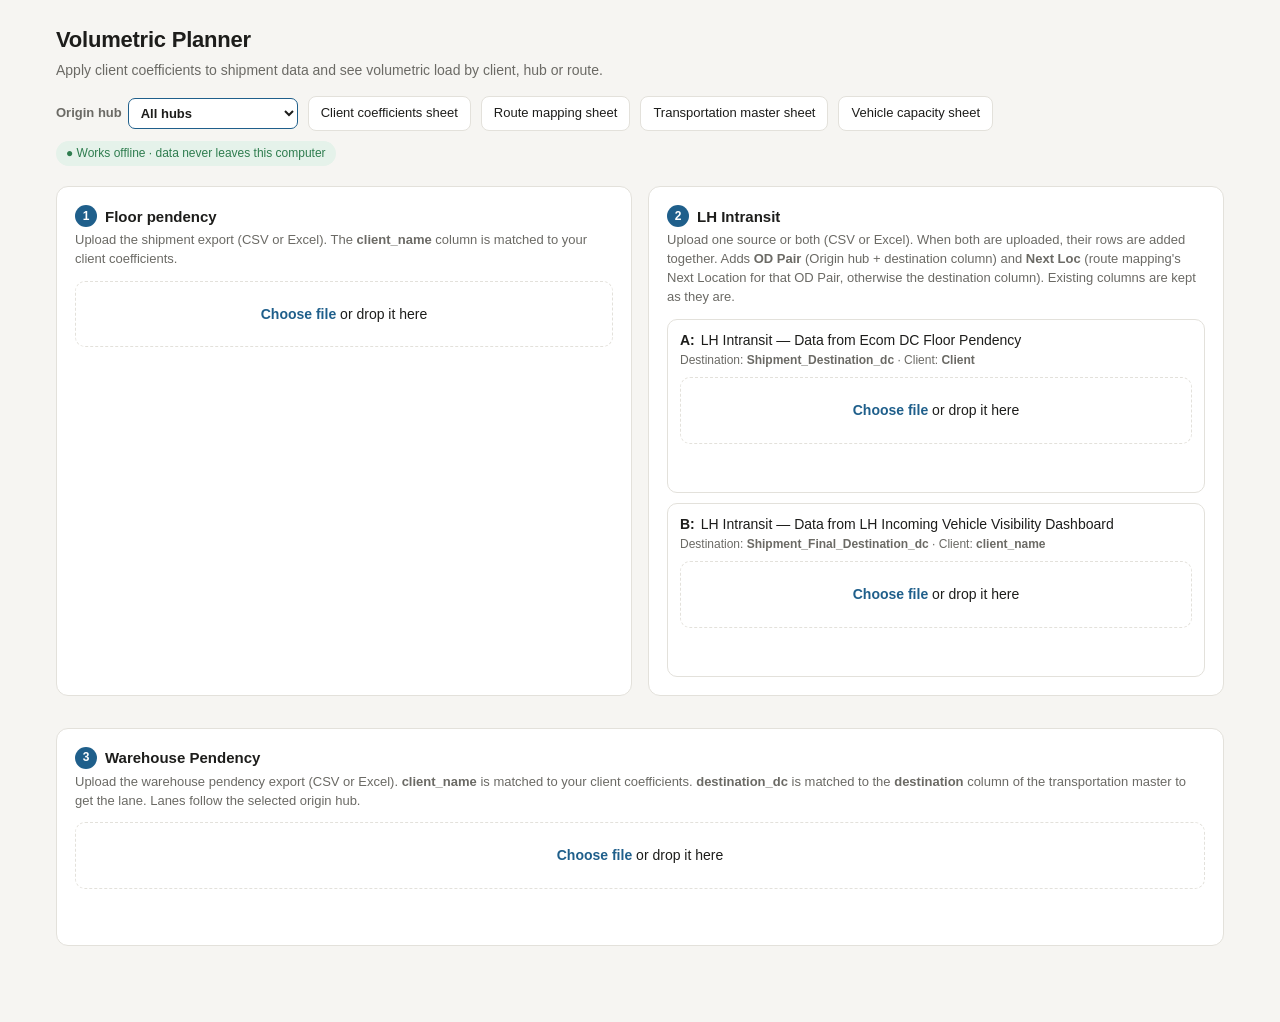
==== commit 3e49a785: "Add Warehouse Pendency as third data source Upload panel, client_name coefficient, destination_dc ma" ====
--- a/volumetric-planner/Volumetric_Planner.html
+++ b/volumetric-planner/Volumetric_Planner.html
@@ -185,6 +185,15 @@
 
 
 
+  <section class="panel" style="margin-top:16px">
+    <h2><span class="step">3</span> Warehouse Pendency</h2>
+    <p class="hint">Upload the warehouse pendency export (CSV or Excel). <b>client_name</b> is matched to your client coefficients. <b>destination_dc</b> is matched to the <b>destination</b> column of the transportation master to get the lane. Lanes follow the selected origin hub.</p>
+    <button class="drop" id="whDrop" type="button"><strong>Choose file</strong> or drop it here</button>
+    <input type="file" id="whFile" accept=".csv,.xlsx,.txt,.tsv" hidden>
+    <div class="fileinfo" id="whInfo"></div>
+    <div class="err" id="whErr"></div>
+  </section>
+
   <section class="panel hidden" id="laneView">
     <div class="sectionhead">
       <div>
@@ -194,7 +203,7 @@
       <div class="row"><button class="btn primary" id="laneExport">Download lane totals</button></div>
     </div>
     <div class="tablewrap" style="max-height:560px">
-      <table><thead><tr><th>Row Labels</th><th class="num">Sum of vol of FWD floor</th><th class="num">Sum of vol LH intransit</th><th class="num">total AWB</th><th class="num">total volumetric</th><th>Fleet Type</th><th class="num">Vehicle Capacity</th><th class="num">Spillover</th></tr></thead><tbody id="laneBody"></tbody></table>
+      <table><thead><tr><th>Row Labels</th><th class="num">Sum of vol of FWD floor</th><th class="num">Sum of vol LH intransit</th><th class="num">Sum of vol Warehouse pendency</th><th class="num">total AWB</th><th class="num">total volumetric</th><th>Fleet Type</th><th class="num">Vehicle Capacity</th><th class="num">Spillover</th></tr></thead><tbody id="laneBody"></tbody></table>
     </div>
   </section>
 
@@ -294,6 +303,33 @@
     <section class="panel">
       <div class="sectionhead"><h2 style="margin:0">LH Intransit preview <span class="muted" id="lhPrevNote" style="font-weight:400;font-size:13px"></span></h2></div>
       <div class="tablewrap"><table><thead id="lhPrevHead"></thead><tbody id="lhPrevBody"></tbody></table></div>
+    </section>
+  </div>
+  <div id="whResults" class="hidden">
+    <div class="kpis">
+      <div class="kpi"><div class="l">Warehouse Pendency rows</div><div class="v" id="whRows">0</div></div>
+      <div class="kpi"><div class="l">Eligible rows</div><div class="v" id="whElig">0</div></div>
+      <div class="kpi"><div class="l">Not eligible rows</div><div class="v" id="whNE">0</div></div>
+      <div class="kpi"><div class="l">Total volumetric (eligible)</div><div class="v" id="whVol">0</div></div>
+    </div>
+    <section class="panel">
+      <div class="sectionhead">
+        <h2 style="margin:0">Warehouse Pendency volumetric by lane</h2>
+        <div class="row"><button class="btn" id="whLaneExport">Download lane summary</button><button class="btn primary" id="whExport">Download with lanes</button></div>
+      </div>
+      <div class="muted" id="whNote" style="font-size:13px;margin-bottom:8px"></div>
+      <div class="tablewrap" style="max-height:360px">
+        <table><thead><tr><th>Lane Code</th><th>Destinations included</th><th class="num">Count of Awb_number</th><th class="num">Sum of volumetric coeff</th></tr></thead><tbody id="whLaneBody"></tbody></table>
+      </div>
+      <h3 class="sub">Not eligible for planning <span class="muted" id="whNECount" style="font-weight:400"></span></h3>
+      <p class="hint">destination_dc with no lane in the transportation master (or outside the selected hub's lanes). Not counted in any lane.</p>
+      <div class="tablewrap" style="max-height:240px">
+        <table><thead><tr><th>destination_dc</th><th class="num">Count of Awb_number</th><th class="num">Sum of volumetric coeff</th></tr></thead><tbody id="whNEBody"></tbody></table>
+      </div>
+    </section>
+    <section class="panel">
+      <div class="sectionhead"><h2 style="margin:0">Warehouse Pendency preview <span class="muted" id="whPrevNote" style="font-weight:400;font-size:13px"></span></h2></div>
+      <div class="tablewrap"><table><thead id="whPrevHead"></thead><tbody id="whPrevBody"></tbody></table></div>
     </section>
   </div>
 </div>
@@ -788,7 +824,7 @@
 };
 $('originSel').onchange=()=>{
   state.planOrigin=$('originSel').value; try{localStorage.setItem(ORIGIN_KEY,state.planOrigin);}catch(e){}
-  computeLH();
+  computeLH(); computeWH();
   if(!state.tm.size){ $('tmPanel').classList.remove('hidden'); $('tmErr').textContent='Upload the transportation master sheet to see lanes for this hub.'; return; }
   if(state.data){ if(state.nlIdx>=0) state.groupIdx=-1; fillSelects(); recompute(); }
 };
@@ -857,7 +893,7 @@
     fillOrigins(); saveTM(); showTMInfo();
     if(skipped) $('tmInfo').innerHTML+=' <span class="muted">· '+fmt(skipped,0)+' rows skipped (blank Destination or Lane Code)</span>';
     if(state.data){ if(state.nlIdx>=0) state.groupIdx=-1; fillSelects(); recompute(); }
-    computeLH(); renderLaneView();
+    computeLH(); computeWH(); renderLaneView();
   }catch(e){ showTMInfo(); $('tmErr').textContent=e.message+(state.tm.size?' Your previously saved master is still in use.':''); }
 }
 $('tmBtn').onclick=()=>$('tmPanel').classList.toggle('hidden');
@@ -915,7 +951,7 @@
   try{ const o=await kvGet('route'); if(o){
     state.rm=new Map(o.list||[]); state.rmName=o.name||'';
     state.rmOD=o.od ? new Map(o.od) : new Map([...state.rm.values()].map(v=>[normTM(v[2]+'-'+v[3]), v[0]]));
-    showRMInfo(); if(state.data) recompute(); computeLH();
+    showRMInfo(); if(state.data) recompute(); computeLH(); computeWH();
   } }catch(e){}
   showRMInfo();
 })();
@@ -942,7 +978,7 @@
     if(!m.size) throw new Error('No origin and destination pairs found.');
     state.rm=m; state.rmOD=od; state.rmName=file.name;
     await kvSet('route',{name:file.name,list:[...m.entries()],od:[...od.entries()]});
-    showRMInfo(); if(state.data) recompute(); computeLH();
+    showRMInfo(); if(state.data) recompute(); computeLH(); computeWH();
   }catch(e){ showRMInfo(); $('rmErr').textContent=e.message+(state.rm.size?' Your previously saved mapping is still in use.':''); }
 }
 $('rmBtn').onclick=()=>$('rmPanel').classList.toggle('hidden');
@@ -965,7 +1001,7 @@
   $(S.info).innerHTML='<b>'+esc(L.name)+'</b> · '+fmt(L.rows.length,0)+' rows · '+L.headers.length+' columns'
     +(findCol(L.headers,S.client)<0?' · <span class="tag def">no '+esc(S.client)+' column, coefficient 1 used</span>':'')
     +' · <button class="linkbtn" data-lhremove="'+key+'">Remove</button>';
-  $(S.info).querySelector('[data-lhremove]').onclick=()=>{ delete state.lhSets[key]; showLHInfo(key); computeLH(); };
+  $(S.info).querySelector('[data-lhremove]').onclick=()=>{ delete state.lhSets[key]; showLHInfo(key); computeLH(); computeWH(); };
 }
 async function handleLHFile(file,key){
   const S=LH_SRC[key];
@@ -977,7 +1013,7 @@
     if(findCol(headers,S.dest)<0) throw new Error('Could not find the "'+S.dest+'" column in this file.');
     const body=rows.slice(1).map(r=>{ if(r.length<width){ r=r.slice(); while(r.length<width) r.push(''); } return r; });
     state.lhSets[key]={name:file.name,headers,rows:body,key};
-    showLHInfo(key); computeLH();
+    showLHInfo(key); computeLH(); computeWH();
   }catch(e){ showLHInfo(key); $(S.err).textContent=e.message+(state.lhSets[key]?' The previous file is still in use.':''); }
 }
 function hubDisplay(){ return HUBS.find(h=>normTM(h)===state.planOrigin)||''; }
@@ -1061,9 +1097,100 @@
   $('lhLaneNote').textContent = (hasLanes ? '' : 'Upload the transportation master to see lanes. ')
     + 'Each row adds its Client coefficient (same rules as Floor pendency) to the lane of its Next Loc'+(state.planOrigin?' for the selected hub.':'.');
 }
-/* Lane totals: per lane, floor and LH rows are counted and their client volumetric coefficients summed. */
+/* ---------- Warehouse Pendency ----------
+   Third source. Client = client_name (coefficient rules as Floor pendency).
+   Lane = destination_dc matched to the transportation master "destination" column
+   (same lane rules and origin-hub filter as the other sources). No route mapping step. */
+const WH_DEST='destination_dc', WH_CLIENT='client_name';
+function showWHInfo(){
+  const L=state.wh;
+  if(!L){ $('whInfo').textContent=''; return; }
+  $('whInfo').innerHTML='<b>'+esc(L.name)+'</b> · '+fmt(L.rows.length,0)+' rows · '+L.headers.length+' columns'
+    +(findCol(L.headers,WH_CLIENT)<0?' · <span class="tag def">no client_name column, coefficient 1 used</span>':'')
+    +' · <button class="linkbtn" id="whRemove">Remove</button>';
+  $('whRemove').onclick=()=>{ state.wh=null; $('whErr').textContent=''; showWHInfo(); computeWH(); };
+}
+async function handleWHFile(file){
+  $('whErr').textContent=''; $('whInfo').textContent='Reading '+file.name+'…';
+  try{
+    const rows=await readFile(file);
+    if(rows.length<2) throw new Error('No data rows found under the header.');
+    const headers=rows[0].map(h=>String(h).trim()); const width=headers.length;
+    if(findCol(headers,WH_DEST)<0) throw new Error('Could not find the "'+WH_DEST+'" column in this file.');
+    const body=rows.slice(1).map(r=>{ if(r.length<width){ r=r.slice(); while(r.length<width) r.push(''); } return r; });
+    state.wh={name:file.name,headers,rows:body};
+    showWHInfo(); computeWH();
+  }catch(e){ showWHInfo(); $('whErr').textContent=e.message+(state.wh?' The previous file is still in use.':''); }
+}
+function computeWH(){
+  const L=state.wh;
+  if(!L){ $('whResults').classList.add('hidden'); renderLaneView(); return; }
+  const hub=hubDisplay(), n=L.rows.length;
+  const di=findCol(L.headers,WH_DEST), ci=findCol(L.headers,WH_CLIENT);
+  L.dest=new Array(n); L.coef=new Array(n); L.res=new Array(n);
+  let elig=0, neN=0, vol=0;
+  for(let i=0;i<n;i++){
+    const d=String(L.rows[i][di]??'').trim();
+    L.dest[i]=d;
+    L.coef[i]=coeffFor(ci>=0?L.rows[i][ci]:'');
+    L.res[i]=resolveLane(d,'');
+    if(L.res[i].status==='ne') neN++; else { elig++; if(L.coef[i].c!=null) vol+=L.coef[i].c; }
+  }
+  $('whResults').classList.remove('hidden');
+  $('whRows').textContent=fmt(n,0); $('whElig').textContent=fmt(elig,0); $('whNE').textContent=fmt(neN,0); $('whVol').textContent=fmt(vol);
+  $('whNote').textContent=(hub ? 'Lanes for the selected origin hub. ' : 'Select an Origin hub at the top to limit lanes to that hub. ')
+    +'Lane = destination_dc matched to the transportation master "destination" column. Client coefficient from client_name.';
+  renderWHLanes(); renderWHPreview(); renderLaneView();
+}
+function renderWHLanes(){
+  const L=state.wh, lanes=new Map(), ne=new Map();
+  for(let i=0;i<L.rows.length;i++){
+    const rs=L.res[i], v=L.coef[i].c, d=L.dest[i]||'(blank)';
+    if(rs.status==='ne'){ const e=ne.get(normTM(d))||{name:d,n:0,vol:0}; e.n++; if(v!=null) e.vol+=v; ne.set(normTM(d),e); continue; }
+    const e=lanes.get(rs.lane)||{n:0,vol:0,dests:new Map()}; e.n++; if(v!=null) e.vol+=v;
+    if(!e.dests.has(normTM(d))) e.dests.set(normTM(d), disp(d)); lanes.set(rs.lane,e);
+  }
+  const list=[...lanes.entries()].sort((a,b)=>b[1].vol-a[1].vol);
+  $('whLaneBody').innerHTML = list.map(([k,e])=>'<tr><td>'+esc(disp(k))+'</td><td class="wrapcell">'+esc([...e.dests.values()].sort().join(', '))+'</td><td class="num">'+fmt(e.n,0)+'</td><td class="num"><b>'+fmt(e.vol)+'</b></td></tr>').join('')
+    + '<tr><td><b>Grand total</b></td><td></td><td class="num"><b>'+fmt(list.reduce((a,x)=>a+x[1].n,0),0)+'</b></td><td class="num"><b>'+fmt(list.reduce((a,x)=>a+x[1].vol,0))+'</b></td></tr>';
+  const neL=[...ne.values()].sort((a,b)=>b.n-a.n);
+  $('whNEBody').innerHTML = neL.length ? neL.map(x=>'<tr><td>'+esc(disp(x.name))+'</td><td class="num">'+fmt(x.n,0)+'</td><td class="num">'+fmt(x.vol)+'</td></tr>').join('') : '<tr><td colspan="3" class="muted">None.</td></tr>';
+  $('whNECount').textContent='· '+fmt(neL.reduce((a,x)=>a+x.n,0),0)+' rows';
+}
+function renderWHPreview(){
+  const L=state.wh; const want=['Awb_number',WH_CLIENT,WH_DEST];
+  const cols=want.map(w=>findCol(L.headers,w)).filter(i=>i>=0);
+  const N=Math.min(200,L.rows.length);
+  $('whPrevNote').textContent='first '+N+' of '+fmt(L.rows.length,0)+' rows · download for all '+(L.headers.length+3)+' columns';
+  $('whPrevHead').innerHTML='<tr>'+cols.map(i=>'<th>'+esc(L.headers[i])+'</th>').join('')+'<th class="num">volumetric_coeff</th><th>Lane Code</th><th>Lane status</th></tr>';
+  let html='';
+  for(let r=0;r<N;r++){
+    const rs=L.res[r], c=L.coef[r];
+    html+='<tr>'+cols.map(i=>'<td>'+esc(L.rows[r][i])+'</td>').join('')+'<td class="num">'+(c.c==null?'–':fmt(c.c,3))+'</td><td>'+(rs.status==='ne'?'–':esc(rs.lane))+'</td><td>'+(rs.status==='ne'?'<span class="tag miss">not eligible</span>':'<span class="tag ok">eligible</span>')+'</td></tr>';
+  }
+  $('whPrevBody').innerHTML=html;
+}
+$('whExport').onclick=()=>{
+  const L=state.wh; if(!L) return;
+  const lines=[L.headers.concat(['volumetric_coeff','coeff_source','lane_code','lane_status']).map(csvCell).join(',')];
+  for(let i=0;i<L.rows.length;i++){
+    const rs=L.res[i], c=L.coef[i];
+    lines.push(L.rows[i].concat([c.c==null?'':c.c,c.src,rs.status==='ne'?'':rs.lane,rs.status==='ne'?'not eligible':rs.status==='hub'?'origin hub':'eligible']).map(csvCell).join(','));
+  }
+  download(L.name.replace(/\.[^.]+$/,'')+'_with_lanes_'+stamp()+'.csv',lines);
+};
+$('whLaneExport').onclick=()=>{
+  const L=state.wh; if(!L) return;
+  const lanes=new Map();
+  for(let i=0;i<L.rows.length;i++){ const rs=L.res[i]; if(rs.status==='ne') continue; const v=L.coef[i].c; const e=lanes.get(rs.lane)||{n:0,vol:0,d:new Set()}; e.n++; if(v!=null) e.vol+=v; e.d.add(disp(L.dest[i])); lanes.set(rs.lane,e); }
+  const lines=['lane_code,destinations_included,count_of_awb_number,sum_of_volumetric_coeff'];
+  [...lanes.entries()].sort((a,b)=>b[1].vol-a[1].vol).forEach(([k,e])=>lines.push([csvCell(disp(k)),csvCell([...e.d].join(', ')),e.n,+e.vol.toFixed(4)].join(',')));
+  download('warehouse_pendency_lanes_'+stamp()+'.csv',lines);
+};
+wireDrop('whDrop','whFile',handleWHFile);
+/* Lane totals: per lane, the volumetric coefficients of floor, LH and warehouse rows are summed; AWB counts all three. */
 function laneTotals(){
-  const F=new Map(), H=new Map();
+  const F=new Map(), H=new Map(), W=new Map();
   const add=(map,k,v)=>{ const e=map.get(k)||{n:0,v:0}; e.n++; if(v!=null) e.v+=v; map.set(k,e); };
   if(state.data && state.nlIdx>=0){
     const {rows}=state.data;
@@ -1078,9 +1205,15 @@
       if(res.status!=='ne') add(H,res.lane,state.lh.coef[i].c);
     }
   }
-  const keys=[...new Set([...F.keys(),...H.keys()])].sort((a,b)=>a.localeCompare(b,undefined,{sensitivity:'base',numeric:true}));
-  return keys.map(k=>{ const f=F.get(k)||{n:0,v:0}, h=H.get(k)||{n:0,v:0};
-    return {lane:k, fn:f.n, fv:f.v, hn:h.n, hv:h.v}; });
+  if(state.wh && state.wh.res){
+    for(let i=0;i<state.wh.rows.length;i++){
+      const res=state.wh.res[i];
+      if(res.status!=='ne') add(W,res.lane,state.wh.coef[i].c);
+    }
+  }
+  const keys=[...new Set([...F.keys(),...H.keys(),...W.keys()])].sort((a,b)=>a.localeCompare(b,undefined,{sensitivity:'base',numeric:true}));
+  return keys.map(k=>{ const f=F.get(k)||{n:0,v:0}, h=H.get(k)||{n:0,v:0}, w=W.get(k)||{n:0,v:0};
+    return {lane:k, fn:f.n, fv:f.v, hn:h.n, hv:h.v, wn:w.n, wv:w.v}; });
 }
 /* Lane -> Fleet Type (transportation master) -> Capacity (vehicle capacity sheet) */
 function laneCapacity(lane){
@@ -1090,12 +1223,12 @@
   return {fleet:f.fleet, multi:f.multi, all:f.all, capacity: v ? v.capacity : null};
 }
 function renderLaneView(){
-  if(!state.data && !state.lh){ $('laneView').classList.add('hidden'); return; }
+  if(!state.data && !state.lh && !state.wh){ $('laneView').classList.add('hidden'); return; }
   $('laneView').classList.remove('hidden');
   const rows=laneTotals();
   const sum=k=>rows.reduce((a,x)=>a+x[k],0);
   $('laneBody').innerHTML = rows.map(x=>{
-    const cap=laneCapacity(x.lane), tc=x.fn+x.hn, tv=x.fv+x.hv;
+    const cap=laneCapacity(x.lane), tc=x.fn+x.hn+x.wn, tv=x.fv+x.hv+x.wv;
     let fleetCell, capCell, spillCell;
     if(!cap.fleet){ fleetCell='<span class="tag miss">'+(state.tmFleet.size?'no fleet type':'re-upload master')+'</span>'; capCell='–'; spillCell='<td class="num muted">–</td>'; }
     else {
@@ -1103,20 +1236,20 @@
       if(cap.capacity==null){ capCell='<span class="tag miss">no capacity</span>'; spillCell='<td class="num muted">–</td>'; }
       else { const sp=tv-cap.capacity; capCell=fmt(cap.capacity,0); spillCell='<td class="num '+(sp>0?'spill-pos':sp<0?'spill-neg':'')+'">'+fmt(sp)+'</td>'; }
     }
-    return '<tr><td>'+esc(disp(x.lane))+'</td><td class="num">'+fmt(x.fv)+'</td><td class="num">'+fmt(x.hv)+'</td><td class="num"><b>'+fmt(tc,0)+'</b></td><td class="num"><b>'+fmt(tv)+'</b></td><td>'+fleetCell+'</td><td class="num">'+capCell+'</td>'+spillCell+'</tr>';
+    return '<tr><td>'+esc(disp(x.lane))+'</td><td class="num">'+fmt(x.fv)+'</td><td class="num">'+fmt(x.hv)+'</td><td class="num">'+fmt(x.wv)+'</td><td class="num"><b>'+fmt(tc,0)+'</b></td><td class="num"><b>'+fmt(tv)+'</b></td><td>'+fleetCell+'</td><td class="num">'+capCell+'</td>'+spillCell+'</tr>';
   }).join('')
-    + '<tr><td><b>Grand total</b></td><td class="num"><b>'+fmt(sum('fv'))+'</b></td><td class="num"><b>'+fmt(sum('hv'))+'</b></td><td class="num"><b>'+fmt(sum('fn')+sum('hn'),0)+'</b></td><td class="num"><b>'+fmt(sum('fv')+sum('hv'))+'</b></td><td></td><td></td><td></td></tr>';
+    + '<tr><td><b>Grand total</b></td><td class="num"><b>'+fmt(sum('fv'))+'</b></td><td class="num"><b>'+fmt(sum('hv'))+'</b></td><td class="num"><b>'+fmt(sum('wv'))+'</b></td><td class="num"><b>'+fmt(sum('fn')+sum('hn')+sum('wn'),0)+'</b></td><td class="num"><b>'+fmt(sum('fv')+sum('hv')+sum('wv'))+'</b></td><td></td><td></td><td></td></tr>';
   $('laneNote').textContent = (state.planOrigin ? 'Lanes for the selected origin hub. ' : 'All lanes in the transportation master. ')
-    + 'Total AWB = number of shipments per lane (floor + LH). Sum of vol = sum of client volumetric coefficients per lane. Total volumetric = Sum of vol of FWD floor + Sum of vol LH intransit. Spillover = Total volumetric − Vehicle Capacity (red: over capacity, green: spare). Not-eligible shipments are excluded.'
+    + 'Total AWB = number of shipments per lane (floor + LH + warehouse). Sum of vol = sum of client volumetric coefficients per lane. Total volumetric = Sum of vol of FWD floor + Sum of vol LH intransit + Sum of vol Warehouse pendency. Spillover = Total volumetric − Vehicle Capacity (red: over capacity, green: spare). Not-eligible shipments are excluded.'
     + (state.tm.size && !state.tmFleet.size ? ' Your saved transportation master was uploaded before Fleet Type was read. Upload it again once to fill Fleet Type and Spillover.' : '')
     + (state.vc.size ? '' : ' Upload the vehicle capacity sheet to calculate spillover.')
     + (state.tm.size ? '' : ' Upload the transportation master to see lanes.');
 }
 $('laneExport').onclick=()=>{
   const rows=laneTotals();
-  const lines=['lane_code,sum_of_vol_fwd_floor,sum_of_vol_lh_intransit,total_awb,total_volumetric,fleet_type,vehicle_capacity,spillover'];
-  rows.forEach(x=>{ const cap=laneCapacity(x.lane), tv=x.fv+x.hv;
-    lines.push([csvCell(disp(x.lane)),+x.fv.toFixed(4),+x.hv.toFixed(4),x.fn+x.hn,+tv.toFixed(4),csvCell(cap.fleet||''),cap.capacity==null?'':cap.capacity,cap.capacity==null?'':+(tv-cap.capacity).toFixed(4)].join(',')); });
+  const lines=['lane_code,sum_of_vol_fwd_floor,sum_of_vol_lh_intransit,sum_of_vol_warehouse_pendency,total_awb,total_volumetric,fleet_type,vehicle_capacity,spillover'];
+  rows.forEach(x=>{ const cap=laneCapacity(x.lane), tv=x.fv+x.hv+x.wv;
+    lines.push([csvCell(disp(x.lane)),+x.fv.toFixed(4),+x.hv.toFixed(4),+x.wv.toFixed(4),x.fn+x.hn+x.wn,+tv.toFixed(4),csvCell(cap.fleet||''),cap.capacity==null?'':cap.capacity,cap.capacity==null?'':+(tv-cap.capacity).toFixed(4)].join(',')); });
   download('lane_totals_'+stamp()+'.csv',lines);
 };
 function renderLHPreview(){
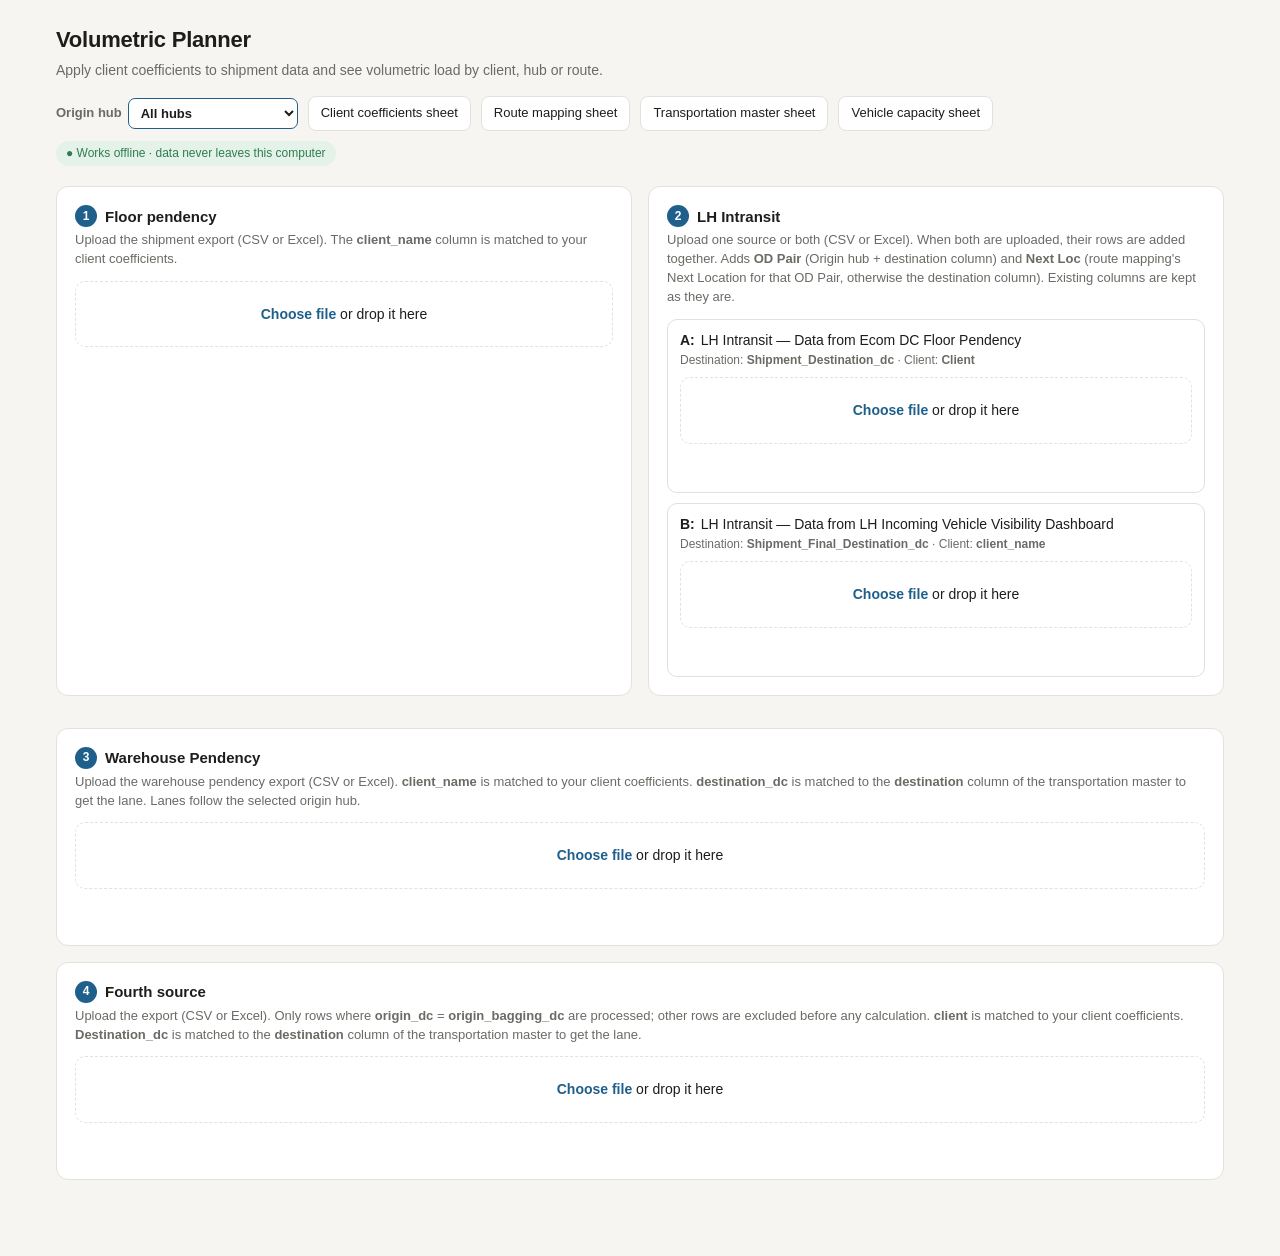
==== commit 62f46e53: "Add fourth data source with origin_dc = origin_bagging_dc filter Upload panel, client coefficient, D" ====
--- a/volumetric-planner/Volumetric_Planner.html
+++ b/volumetric-planner/Volumetric_Planner.html
@@ -194,6 +194,15 @@
     <div class="err" id="whErr"></div>
   </section>
 
+  <section class="panel" style="margin-top:16px">
+    <h2><span class="step">4</span> Fourth source</h2>
+    <p class="hint">Upload the export (CSV or Excel). Only rows where <b>origin_dc</b> = <b>origin_bagging_dc</b> are processed; other rows are excluded before any calculation. <b>client</b> is matched to your client coefficients. <b>Destination_dc</b> is matched to the <b>destination</b> column of the transportation master to get the lane.</p>
+    <button class="drop" id="foDrop" type="button"><strong>Choose file</strong> or drop it here</button>
+    <input type="file" id="foFile" accept=".csv,.xlsx,.txt,.tsv" hidden>
+    <div class="fileinfo" id="foInfo"></div>
+    <div class="err" id="foErr"></div>
+  </section>
+
   <section class="panel hidden" id="laneView">
     <div class="sectionhead">
       <div>
@@ -203,7 +212,7 @@
       <div class="row"><button class="btn primary" id="laneExport">Download lane totals</button></div>
     </div>
     <div class="tablewrap" style="max-height:560px">
-      <table><thead><tr><th>Row Labels</th><th class="num">Sum of vol of FWD floor</th><th class="num">Sum of vol LH intransit</th><th class="num">Sum of vol Warehouse pendency</th><th class="num">total AWB</th><th class="num">total volumetric</th><th>Fleet Type</th><th class="num">Vehicle Capacity</th><th class="num">Spillover</th></tr></thead><tbody id="laneBody"></tbody></table>
+      <table><thead><tr><th>Row Labels</th><th class="num">Sum of vol of FWD floor</th><th class="num">Sum of vol LH intransit</th><th class="num">Sum of vol Warehouse pendency</th><th class="num">Sum of vol Fourth source</th><th class="num">total AWB</th><th class="num">total volumetric</th><th>Fleet Type</th><th class="num">Vehicle Capacity</th><th class="num">Spillover</th></tr></thead><tbody id="laneBody"></tbody></table>
     </div>
   </section>
 
@@ -303,6 +312,34 @@
     <section class="panel">
       <div class="sectionhead"><h2 style="margin:0">LH Intransit preview <span class="muted" id="lhPrevNote" style="font-weight:400;font-size:13px"></span></h2></div>
       <div class="tablewrap"><table><thead id="lhPrevHead"></thead><tbody id="lhPrevBody"></tbody></table></div>
+    </section>
+  </div>
+  <div id="foResults" class="hidden">
+    <div class="kpis">
+      <div class="kpi"><div class="l">Fourth source rows</div><div class="v" id="foRows">0</div></div>
+      <div class="kpi" id="foMisBox"><div class="l">Excluded: origin_dc ≠ origin_bagging_dc</div><div class="v" id="foMis">0</div></div>
+      <div class="kpi"><div class="l">Eligible rows</div><div class="v" id="foElig">0</div></div>
+      <div class="kpi"><div class="l">Not eligible rows</div><div class="v" id="foNE">0</div></div>
+      <div class="kpi"><div class="l">Total volumetric (eligible)</div><div class="v" id="foVol">0</div></div>
+    </div>
+    <section class="panel">
+      <div class="sectionhead">
+        <h2 style="margin:0">Fourth source volumetric by lane</h2>
+        <div class="row"><button class="btn" id="foLaneExport">Download lane summary</button><button class="btn primary" id="foExport">Download with lanes</button></div>
+      </div>
+      <div class="muted" id="foNote" style="font-size:13px;margin-bottom:8px"></div>
+      <div class="tablewrap" style="max-height:360px">
+        <table><thead><tr><th>Lane Code</th><th>Destinations included</th><th class="num">Count of Awb_number</th><th class="num">Sum of volumetric coeff</th></tr></thead><tbody id="foLaneBody"></tbody></table>
+      </div>
+      <h3 class="sub">Not eligible for planning <span class="muted" id="foNECount" style="font-weight:400"></span></h3>
+      <p class="hint">Destination_dc with no lane in the transportation master (or outside the selected hub's lanes). Not counted in any lane.</p>
+      <div class="tablewrap" style="max-height:240px">
+        <table><thead><tr><th>Destination_dc</th><th class="num">Count of Awb_number</th><th class="num">Sum of volumetric coeff</th></tr></thead><tbody id="foNEBody"></tbody></table>
+      </div>
+    </section>
+    <section class="panel">
+      <div class="sectionhead"><h2 style="margin:0">Fourth source preview <span class="muted" id="foPrevNote" style="font-weight:400;font-size:13px"></span></h2></div>
+      <div class="tablewrap"><table><thead id="foPrevHead"></thead><tbody id="foPrevBody"></tbody></table></div>
     </section>
   </div>
   <div id="whResults" class="hidden">
@@ -824,7 +861,7 @@
 };
 $('originSel').onchange=()=>{
   state.planOrigin=$('originSel').value; try{localStorage.setItem(ORIGIN_KEY,state.planOrigin);}catch(e){}
-  computeLH(); computeWH();
+  computeLH(); computeWH(); computeFO();
   if(!state.tm.size){ $('tmPanel').classList.remove('hidden'); $('tmErr').textContent='Upload the transportation master sheet to see lanes for this hub.'; return; }
   if(state.data){ if(state.nlIdx>=0) state.groupIdx=-1; fillSelects(); recompute(); }
 };
@@ -893,7 +930,7 @@
     fillOrigins(); saveTM(); showTMInfo();
     if(skipped) $('tmInfo').innerHTML+=' <span class="muted">· '+fmt(skipped,0)+' rows skipped (blank Destination or Lane Code)</span>';
     if(state.data){ if(state.nlIdx>=0) state.groupIdx=-1; fillSelects(); recompute(); }
-    computeLH(); computeWH(); renderLaneView();
+    computeLH(); computeWH(); computeFO(); renderLaneView();
   }catch(e){ showTMInfo(); $('tmErr').textContent=e.message+(state.tm.size?' Your previously saved master is still in use.':''); }
 }
 $('tmBtn').onclick=()=>$('tmPanel').classList.toggle('hidden');
@@ -951,7 +988,7 @@
   try{ const o=await kvGet('route'); if(o){
     state.rm=new Map(o.list||[]); state.rmName=o.name||'';
     state.rmOD=o.od ? new Map(o.od) : new Map([...state.rm.values()].map(v=>[normTM(v[2]+'-'+v[3]), v[0]]));
-    showRMInfo(); if(state.data) recompute(); computeLH(); computeWH();
+    showRMInfo(); if(state.data) recompute(); computeLH(); computeWH(); computeFO();
   } }catch(e){}
   showRMInfo();
 })();
@@ -978,7 +1015,7 @@
     if(!m.size) throw new Error('No origin and destination pairs found.');
     state.rm=m; state.rmOD=od; state.rmName=file.name;
     await kvSet('route',{name:file.name,list:[...m.entries()],od:[...od.entries()]});
-    showRMInfo(); if(state.data) recompute(); computeLH(); computeWH();
+    showRMInfo(); if(state.data) recompute(); computeLH(); computeWH(); computeFO();
   }catch(e){ showRMInfo(); $('rmErr').textContent=e.message+(state.rm.size?' Your previously saved mapping is still in use.':''); }
 }
 $('rmBtn').onclick=()=>$('rmPanel').classList.toggle('hidden');
@@ -1001,7 +1038,7 @@
   $(S.info).innerHTML='<b>'+esc(L.name)+'</b> · '+fmt(L.rows.length,0)+' rows · '+L.headers.length+' columns'
     +(findCol(L.headers,S.client)<0?' · <span class="tag def">no '+esc(S.client)+' column, coefficient 1 used</span>':'')
     +' · <button class="linkbtn" data-lhremove="'+key+'">Remove</button>';
-  $(S.info).querySelector('[data-lhremove]').onclick=()=>{ delete state.lhSets[key]; showLHInfo(key); computeLH(); computeWH(); };
+  $(S.info).querySelector('[data-lhremove]').onclick=()=>{ delete state.lhSets[key]; showLHInfo(key); computeLH(); computeWH(); computeFO(); };
 }
 async function handleLHFile(file,key){
   const S=LH_SRC[key];
@@ -1013,7 +1050,7 @@
     if(findCol(headers,S.dest)<0) throw new Error('Could not find the "'+S.dest+'" column in this file.');
     const body=rows.slice(1).map(r=>{ if(r.length<width){ r=r.slice(); while(r.length<width) r.push(''); } return r; });
     state.lhSets[key]={name:file.name,headers,rows:body,key};
-    showLHInfo(key); computeLH(); computeWH();
+    showLHInfo(key); computeLH(); computeWH(); computeFO();
   }catch(e){ showLHInfo(key); $(S.err).textContent=e.message+(state.lhSets[key]?' The previous file is still in use.':''); }
 }
 function hubDisplay(){ return HUBS.find(h=>normTM(h)===state.planOrigin)||''; }
@@ -1108,7 +1145,7 @@
   $('whInfo').innerHTML='<b>'+esc(L.name)+'</b> · '+fmt(L.rows.length,0)+' rows · '+L.headers.length+' columns'
     +(findCol(L.headers,WH_CLIENT)<0?' · <span class="tag def">no client_name column, coefficient 1 used</span>':'')
     +' · <button class="linkbtn" id="whRemove">Remove</button>';
-  $('whRemove').onclick=()=>{ state.wh=null; $('whErr').textContent=''; showWHInfo(); computeWH(); };
+  $('whRemove').onclick=()=>{ state.wh=null; $('whErr').textContent=''; showWHInfo(); computeWH(); computeFO(); };
 }
 async function handleWHFile(file){
   $('whErr').textContent=''; $('whInfo').textContent='Reading '+file.name+'…';
@@ -1119,7 +1156,7 @@
     if(findCol(headers,WH_DEST)<0) throw new Error('Could not find the "'+WH_DEST+'" column in this file.');
     const body=rows.slice(1).map(r=>{ if(r.length<width){ r=r.slice(); while(r.length<width) r.push(''); } return r; });
     state.wh={name:file.name,headers,rows:body};
-    showWHInfo(); computeWH();
+    showWHInfo(); computeWH(); computeFO();
   }catch(e){ showWHInfo(); $('whErr').textContent=e.message+(state.wh?' The previous file is still in use.':''); }
 }
 function computeWH(){
@@ -1188,9 +1225,105 @@
   download('warehouse_pendency_lanes_'+stamp()+'.csv',lines);
 };
 wireDrop('whDrop','whFile',handleWHFile);
-/* Lane totals: per lane, the volumetric coefficients of floor, LH and warehouse rows are summed; AWB counts all three. */
+/* ---------- Fourth source ----------
+   Client = client (coefficient rules as Floor pendency).
+   Lane = Destination_dc matched to the transportation master "destination" column (same as Warehouse Pendency).
+   Only rows with origin_dc = origin_bagging_dc are processed; all other rows are excluded before any calculation. */
+const FO_LABEL='Fourth source', FO_DEST='Destination_dc', FO_CLIENT='client', FO_ORIG='origin_dc', FO_BAG='origin_bagging_dc';
+function showFOInfo(){
+  const L=state.fo;
+  if(!L){ $('foInfo').textContent=''; return; }
+  $('foInfo').innerHTML='<b>'+esc(L.name)+'</b> · '+fmt(L.rows.length,0)+' rows · '+L.headers.length+' columns'
+    +(findCol(L.headers,FO_CLIENT)<0?' · <span class="tag def">no client column, coefficient 1 used</span>':'')
+    +' · <button class="linkbtn" id="foRemove">Remove</button>';
+  $('foRemove').onclick=()=>{ state.fo=null; $('foErr').textContent=''; showFOInfo(); computeFO(); };
+}
+async function handleFOFile(file){
+  $('foErr').textContent=''; $('foInfo').textContent='Reading '+file.name+'…';
+  try{
+    const rows=await readFile(file);
+    if(rows.length<2) throw new Error('No data rows found under the header.');
+    const headers=rows[0].map(h=>String(h).trim()); const width=headers.length;
+    [FO_DEST,FO_CLIENT,FO_ORIG,FO_BAG].forEach(c=>{ if(findCol(headers,c)<0) throw new Error('Could not find the "'+c+'" column in this file.'); });
+    const body=rows.slice(1).map(r=>{ if(r.length<width){ r=r.slice(); while(r.length<width) r.push(''); } return r; });
+    state.fo={name:file.name,headers,rows:body};
+    showFOInfo(); computeFO();
+  }catch(e){ showFOInfo(); $('foErr').textContent=e.message+(state.fo?' The previous file is still in use.':''); }
+}
+function computeFO(){
+  const L=state.fo;
+  if(!L){ $('foResults').classList.add('hidden'); renderLaneView(); return; }
+  const hub=hubDisplay(), n=L.rows.length;
+  const di=findCol(L.headers,FO_DEST), ci=findCol(L.headers,FO_CLIENT), oi=findCol(L.headers,FO_ORIG), bi=findCol(L.headers,FO_BAG);
+  L.dest=new Array(n); L.coef=new Array(n); L.res=new Array(n);
+  let elig=0, neN=0, misN=0, vol=0;
+  for(let i=0;i<n;i++){
+    const d=String(L.rows[i][di]??'').trim();
+    L.dest[i]=d;
+    const o=normTM(L.rows[i][oi]), b=normTM(L.rows[i][bi]);
+    if(!o || o!==b){ L.res[i]={status:'mismatch'}; L.coef[i]={c:null,src:'excluded'}; misN++; continue; }
+    L.coef[i]=coeffFor(ci>=0?L.rows[i][ci]:'');
+    L.res[i]=resolveLane(d,'');
+    if(L.res[i].status==='ne') neN++; else { elig++; if(L.coef[i].c!=null) vol+=L.coef[i].c; }
+  }
+  $('foResults').classList.remove('hidden');
+  $('foRows').textContent=fmt(n,0); $('foElig').textContent=fmt(elig,0); $('foNE').textContent=fmt(neN,0); $('foMis').textContent=fmt(misN,0); $('foVol').textContent=fmt(vol);
+  $('foMisBox').classList.toggle('warn',misN>0);
+  $('foNote').textContent=(hub ? 'Lanes for the selected origin hub. ' : 'Select an Origin hub at the top to limit lanes to that hub. ')
+    +'Only rows where origin_dc = origin_bagging_dc are processed. Lane = Destination_dc matched to the transportation master "destination" column. Client coefficient from client.';
+  renderFOLanes(); renderFOPreview(); renderLaneView();
+}
+function renderFOLanes(){
+  const L=state.fo, lanes=new Map(), ne=new Map();
+  for(let i=0;i<L.rows.length;i++){
+    const rs=L.res[i]; if(rs.status==='mismatch') continue;
+    const v=L.coef[i].c, d=L.dest[i]||'(blank)';
+    if(rs.status==='ne'){ const e=ne.get(normTM(d))||{name:d,n:0,vol:0}; e.n++; if(v!=null) e.vol+=v; ne.set(normTM(d),e); continue; }
+    const e=lanes.get(rs.lane)||{n:0,vol:0,dests:new Map()}; e.n++; if(v!=null) e.vol+=v;
+    if(!e.dests.has(normTM(d))) e.dests.set(normTM(d), disp(d)); lanes.set(rs.lane,e);
+  }
+  const list=[...lanes.entries()].sort((a,b)=>b[1].vol-a[1].vol);
+  $('foLaneBody').innerHTML = list.map(([k,e])=>'<tr><td>'+esc(disp(k))+'</td><td class="wrapcell">'+esc([...e.dests.values()].sort().join(', '))+'</td><td class="num">'+fmt(e.n,0)+'</td><td class="num"><b>'+fmt(e.vol)+'</b></td></tr>').join('')
+    + '<tr><td><b>Grand total</b></td><td></td><td class="num"><b>'+fmt(list.reduce((a,x)=>a+x[1].n,0),0)+'</b></td><td class="num"><b>'+fmt(list.reduce((a,x)=>a+x[1].vol,0))+'</b></td></tr>';
+  const neL=[...ne.values()].sort((a,b)=>b.n-a.n);
+  $('foNEBody').innerHTML = neL.length ? neL.map(x=>'<tr><td>'+esc(disp(x.name))+'</td><td class="num">'+fmt(x.n,0)+'</td><td class="num">'+fmt(x.vol)+'</td></tr>').join('') : '<tr><td colspan="3" class="muted">None.</td></tr>';
+  $('foNECount').textContent='· '+fmt(neL.reduce((a,x)=>a+x.n,0),0)+' rows';
+}
+function renderFOPreview(){
+  const L=state.fo; const want=['Awb_number',FO_CLIENT,FO_DEST,FO_ORIG,FO_BAG];
+  const cols=[...new Set(want.map(w=>findCol(L.headers,w)).filter(i=>i>=0))];
+  const N=Math.min(200,L.rows.length);
+  $('foPrevNote').textContent='first '+N+' of '+fmt(L.rows.length,0)+' rows · download for all '+(L.headers.length+3)+' columns';
+  $('foPrevHead').innerHTML='<tr>'+cols.map(i=>'<th>'+esc(L.headers[i])+'</th>').join('')+'<th class="num">volumetric_coeff</th><th>Lane Code</th><th>Status</th></tr>';
+  let html='';
+  for(let r=0;r<N;r++){
+    const rs=L.res[r], c=L.coef[r];
+    const st = rs.status==='mismatch' ? '<span class="tag miss">origin mismatch</span>' : rs.status==='ne' ? '<span class="tag miss">not eligible</span>' : '<span class="tag ok">eligible</span>';
+    html+='<tr>'+cols.map(i=>'<td>'+esc(L.rows[r][i])+'</td>').join('')+'<td class="num">'+(c.c==null?'–':fmt(c.c,3))+'</td><td>'+(rs.status==='ok'||rs.status==='hub'?esc(rs.lane):'–')+'</td><td>'+st+'</td></tr>';
+  }
+  $('foPrevBody').innerHTML=html;
+}
+$('foExport').onclick=()=>{
+  const L=state.fo; if(!L) return;
+  const lines=[L.headers.concat(['volumetric_coeff','coeff_source','lane_code','lane_status']).map(csvCell).join(',')];
+  for(let i=0;i<L.rows.length;i++){
+    const rs=L.res[i], c=L.coef[i];
+    lines.push(L.rows[i].concat([c.c==null?'':c.c,c.src,rs.status==='ok'||rs.status==='hub'?rs.lane:'',rs.status==='mismatch'?'origin mismatch':rs.status==='ne'?'not eligible':rs.status==='hub'?'origin hub':'eligible']).map(csvCell).join(','));
+  }
+  download(L.name.replace(/\.[^.]+$/,'')+'_with_lanes_'+stamp()+'.csv',lines);
+};
+$('foLaneExport').onclick=()=>{
+  const L=state.fo; if(!L) return;
+  const lanes=new Map();
+  for(let i=0;i<L.rows.length;i++){ const rs=L.res[i]; if(rs.status==='ne'||rs.status==='mismatch') continue; const v=L.coef[i].c; const e=lanes.get(rs.lane)||{n:0,vol:0,d:new Set()}; e.n++; if(v!=null) e.vol+=v; e.d.add(disp(L.dest[i])); lanes.set(rs.lane,e); }
+  const lines=['lane_code,destinations_included,count_of_awb_number,sum_of_volumetric_coeff'];
+  [...lanes.entries()].sort((a,b)=>b[1].vol-a[1].vol).forEach(([k,e])=>lines.push([csvCell(disp(k)),csvCell([...e.d].join(', ')),e.n,+e.vol.toFixed(4)].join(',')));
+  download('fourth_source_lanes_'+stamp()+'.csv',lines);
+};
+wireDrop('foDrop','foFile',handleFOFile);
+/* Lane totals: per lane, the volumetric coefficients of all four sources are summed; AWB counts all four. */
 function laneTotals(){
-  const F=new Map(), H=new Map(), W=new Map();
+  const F=new Map(), H=new Map(), W=new Map(), X=new Map();
   const add=(map,k,v)=>{ const e=map.get(k)||{n:0,v:0}; e.n++; if(v!=null) e.v+=v; map.set(k,e); };
   if(state.data && state.nlIdx>=0){
     const {rows}=state.data;
@@ -1211,9 +1344,15 @@
       if(res.status!=='ne') add(W,res.lane,state.wh.coef[i].c);
     }
   }
-  const keys=[...new Set([...F.keys(),...H.keys(),...W.keys()])].sort((a,b)=>a.localeCompare(b,undefined,{sensitivity:'base',numeric:true}));
-  return keys.map(k=>{ const f=F.get(k)||{n:0,v:0}, h=H.get(k)||{n:0,v:0}, w=W.get(k)||{n:0,v:0};
-    return {lane:k, fn:f.n, fv:f.v, hn:h.n, hv:h.v, wn:w.n, wv:w.v}; });
+  if(state.fo && state.fo.res){
+    for(let i=0;i<state.fo.rows.length;i++){
+      const res=state.fo.res[i];
+      if(res.status!=='ne' && res.status!=='mismatch') add(X,res.lane,state.fo.coef[i].c);
+    }
+  }
+  const keys=[...new Set([...F.keys(),...H.keys(),...W.keys(),...X.keys()])].sort((a,b)=>a.localeCompare(b,undefined,{sensitivity:'base',numeric:true}));
+  return keys.map(k=>{ const f=F.get(k)||{n:0,v:0}, h=H.get(k)||{n:0,v:0}, w=W.get(k)||{n:0,v:0}, x=X.get(k)||{n:0,v:0};
+    return {lane:k, fn:f.n, fv:f.v, hn:h.n, hv:h.v, wn:w.n, wv:w.v, xn:x.n, xv:x.v}; });
 }
 /* Lane -> Fleet Type (transportation master) -> Capacity (vehicle capacity sheet) */
 function laneCapacity(lane){
@@ -1223,12 +1362,12 @@
   return {fleet:f.fleet, multi:f.multi, all:f.all, capacity: v ? v.capacity : null};
 }
 function renderLaneView(){
-  if(!state.data && !state.lh && !state.wh){ $('laneView').classList.add('hidden'); return; }
+  if(!state.data && !state.lh && !state.wh && !state.fo){ $('laneView').classList.add('hidden'); return; }
   $('laneView').classList.remove('hidden');
   const rows=laneTotals();
   const sum=k=>rows.reduce((a,x)=>a+x[k],0);
   $('laneBody').innerHTML = rows.map(x=>{
-    const cap=laneCapacity(x.lane), tc=x.fn+x.hn+x.wn, tv=x.fv+x.hv+x.wv;
+    const cap=laneCapacity(x.lane), tc=x.fn+x.hn+x.wn+x.xn, tv=x.fv+x.hv+x.wv+x.xv;
     let fleetCell, capCell, spillCell;
     if(!cap.fleet){ fleetCell='<span class="tag miss">'+(state.tmFleet.size?'no fleet type':'re-upload master')+'</span>'; capCell='–'; spillCell='<td class="num muted">–</td>'; }
     else {
@@ -1236,20 +1375,20 @@
       if(cap.capacity==null){ capCell='<span class="tag miss">no capacity</span>'; spillCell='<td class="num muted">–</td>'; }
       else { const sp=tv-cap.capacity; capCell=fmt(cap.capacity,0); spillCell='<td class="num '+(sp>0?'spill-pos':sp<0?'spill-neg':'')+'">'+fmt(sp)+'</td>'; }
     }
-    return '<tr><td>'+esc(disp(x.lane))+'</td><td class="num">'+fmt(x.fv)+'</td><td class="num">'+fmt(x.hv)+'</td><td class="num">'+fmt(x.wv)+'</td><td class="num"><b>'+fmt(tc,0)+'</b></td><td class="num"><b>'+fmt(tv)+'</b></td><td>'+fleetCell+'</td><td class="num">'+capCell+'</td>'+spillCell+'</tr>';
+    return '<tr><td>'+esc(disp(x.lane))+'</td><td class="num">'+fmt(x.fv)+'</td><td class="num">'+fmt(x.hv)+'</td><td class="num">'+fmt(x.wv)+'</td><td class="num">'+fmt(x.xv)+'</td><td class="num"><b>'+fmt(tc,0)+'</b></td><td class="num"><b>'+fmt(tv)+'</b></td><td>'+fleetCell+'</td><td class="num">'+capCell+'</td>'+spillCell+'</tr>';
   }).join('')
-    + '<tr><td><b>Grand total</b></td><td class="num"><b>'+fmt(sum('fv'))+'</b></td><td class="num"><b>'+fmt(sum('hv'))+'</b></td><td class="num"><b>'+fmt(sum('wv'))+'</b></td><td class="num"><b>'+fmt(sum('fn')+sum('hn')+sum('wn'),0)+'</b></td><td class="num"><b>'+fmt(sum('fv')+sum('hv')+sum('wv'))+'</b></td><td></td><td></td><td></td></tr>';
+    + '<tr><td><b>Grand total</b></td><td class="num"><b>'+fmt(sum('fv'))+'</b></td><td class="num"><b>'+fmt(sum('hv'))+'</b></td><td class="num"><b>'+fmt(sum('wv'))+'</b></td><td class="num"><b>'+fmt(sum('xv'))+'</b></td><td class="num"><b>'+fmt(sum('fn')+sum('hn')+sum('wn')+sum('xn'),0)+'</b></td><td class="num"><b>'+fmt(sum('fv')+sum('hv')+sum('wv')+sum('xv'))+'</b></td><td></td><td></td><td></td></tr>';
   $('laneNote').textContent = (state.planOrigin ? 'Lanes for the selected origin hub. ' : 'All lanes in the transportation master. ')
-    + 'Total AWB = number of shipments per lane (floor + LH + warehouse). Sum of vol = sum of client volumetric coefficients per lane. Total volumetric = Sum of vol of FWD floor + Sum of vol LH intransit + Sum of vol Warehouse pendency. Spillover = Total volumetric − Vehicle Capacity (red: over capacity, green: spare). Not-eligible shipments are excluded.'
+    + 'Total AWB = number of shipments per lane (all sources). Sum of vol = sum of client volumetric coefficients per lane. Total volumetric = sum of all Sum of vol columns. Spillover = Total volumetric − Vehicle Capacity (red: over capacity, green: spare). Not-eligible shipments are excluded.'
     + (state.tm.size && !state.tmFleet.size ? ' Your saved transportation master was uploaded before Fleet Type was read. Upload it again once to fill Fleet Type and Spillover.' : '')
     + (state.vc.size ? '' : ' Upload the vehicle capacity sheet to calculate spillover.')
     + (state.tm.size ? '' : ' Upload the transportation master to see lanes.');
 }
 $('laneExport').onclick=()=>{
   const rows=laneTotals();
-  const lines=['lane_code,sum_of_vol_fwd_floor,sum_of_vol_lh_intransit,sum_of_vol_warehouse_pendency,total_awb,total_volumetric,fleet_type,vehicle_capacity,spillover'];
-  rows.forEach(x=>{ const cap=laneCapacity(x.lane), tv=x.fv+x.hv+x.wv;
-    lines.push([csvCell(disp(x.lane)),+x.fv.toFixed(4),+x.hv.toFixed(4),+x.wv.toFixed(4),x.fn+x.hn+x.wn,+tv.toFixed(4),csvCell(cap.fleet||''),cap.capacity==null?'':cap.capacity,cap.capacity==null?'':+(tv-cap.capacity).toFixed(4)].join(',')); });
+  const lines=['lane_code,sum_of_vol_fwd_floor,sum_of_vol_lh_intransit,sum_of_vol_warehouse_pendency,sum_of_vol_fourth_source,total_awb,total_volumetric,fleet_type,vehicle_capacity,spillover'];
+  rows.forEach(x=>{ const cap=laneCapacity(x.lane), tv=x.fv+x.hv+x.wv+x.xv;
+    lines.push([csvCell(disp(x.lane)),+x.fv.toFixed(4),+x.hv.toFixed(4),+x.wv.toFixed(4),+x.xv.toFixed(4),x.fn+x.hn+x.wn+x.xn,+tv.toFixed(4),csvCell(cap.fleet||''),cap.capacity==null?'':cap.capacity,cap.capacity==null?'':+(tv-cap.capacity).toFixed(4)].join(',')); });
   download('lane_totals_'+stamp()+'.csv',lines);
 };
 function renderLHPreview(){
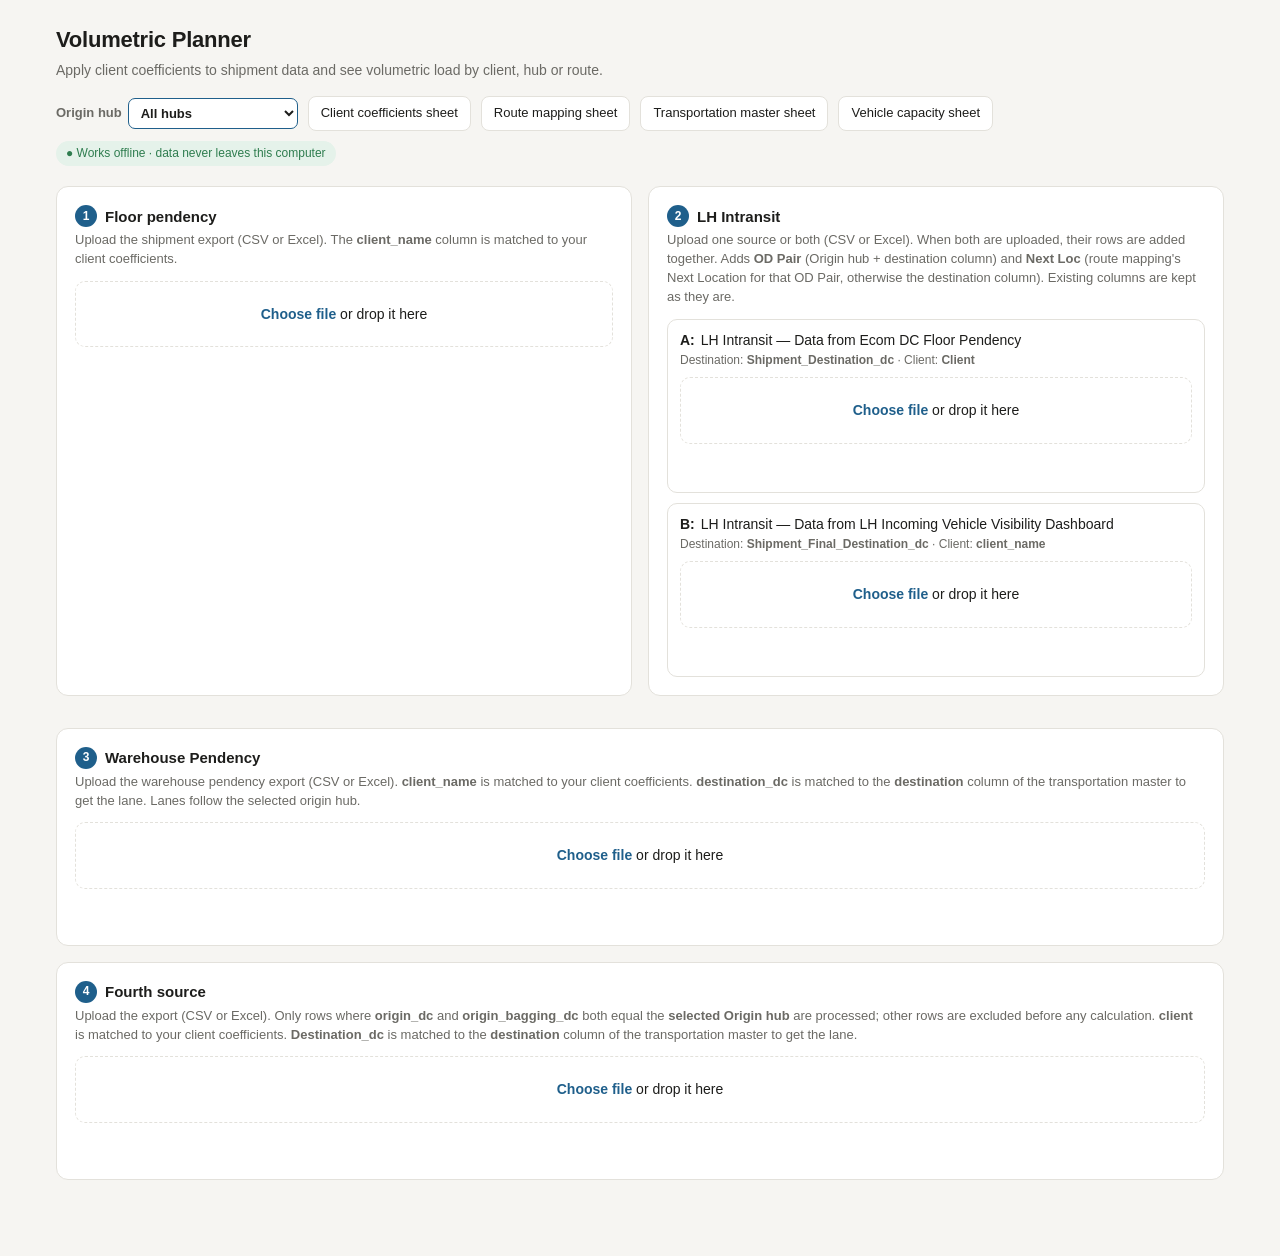
==== commit 357d33e2: "Fourth source: origin_dc and origin_bagging_dc must equal the selected hub Rows are processed only w" ====
--- a/volumetric-planner/Volumetric_Planner.html
+++ b/volumetric-planner/Volumetric_Planner.html
@@ -196,7 +196,7 @@
 
   <section class="panel" style="margin-top:16px">
     <h2><span class="step">4</span> Fourth source</h2>
-    <p class="hint">Upload the export (CSV or Excel). Only rows where <b>origin_dc</b> = <b>origin_bagging_dc</b> are processed; other rows are excluded before any calculation. <b>client</b> is matched to your client coefficients. <b>Destination_dc</b> is matched to the <b>destination</b> column of the transportation master to get the lane.</p>
+    <p class="hint">Upload the export (CSV or Excel). Only rows where <b>origin_dc</b> and <b>origin_bagging_dc</b> both equal the <b>selected Origin hub</b> are processed; other rows are excluded before any calculation. <b>client</b> is matched to your client coefficients. <b>Destination_dc</b> is matched to the <b>destination</b> column of the transportation master to get the lane.</p>
     <button class="drop" id="foDrop" type="button"><strong>Choose file</strong> or drop it here</button>
     <input type="file" id="foFile" accept=".csv,.xlsx,.txt,.tsv" hidden>
     <div class="fileinfo" id="foInfo"></div>
@@ -317,7 +317,7 @@
   <div id="foResults" class="hidden">
     <div class="kpis">
       <div class="kpi"><div class="l">Fourth source rows</div><div class="v" id="foRows">0</div></div>
-      <div class="kpi" id="foMisBox"><div class="l">Excluded: origin_dc ≠ origin_bagging_dc</div><div class="v" id="foMis">0</div></div>
+      <div class="kpi" id="foMisBox"><div class="l" id="foMisLbl">Excluded: origin_dc or origin_bagging_dc ≠ selected hub</div><div class="v" id="foMis">0</div></div>
       <div class="kpi"><div class="l">Eligible rows</div><div class="v" id="foElig">0</div></div>
       <div class="kpi"><div class="l">Not eligible rows</div><div class="v" id="foNE">0</div></div>
       <div class="kpi"><div class="l">Total volumetric (eligible)</div><div class="v" id="foVol">0</div></div>
@@ -1261,7 +1261,7 @@
     const d=String(L.rows[i][di]??'').trim();
     L.dest[i]=d;
     const o=normTM(L.rows[i][oi]), b=normTM(L.rows[i][bi]);
-    if(!o || o!==b){ L.res[i]={status:'mismatch'}; L.coef[i]={c:null,src:'excluded'}; misN++; continue; }
+    if(!state.planOrigin || o!==state.planOrigin || b!==state.planOrigin){ L.res[i]={status:'mismatch'}; L.coef[i]={c:null,src:'excluded'}; misN++; continue; }
     L.coef[i]=coeffFor(ci>=0?L.rows[i][ci]:'');
     L.res[i]=resolveLane(d,'');
     if(L.res[i].status==='ne') neN++; else { elig++; if(L.coef[i].c!=null) vol+=L.coef[i].c; }
@@ -1269,8 +1269,9 @@
   $('foResults').classList.remove('hidden');
   $('foRows').textContent=fmt(n,0); $('foElig').textContent=fmt(elig,0); $('foNE').textContent=fmt(neN,0); $('foMis').textContent=fmt(misN,0); $('foVol').textContent=fmt(vol);
   $('foMisBox').classList.toggle('warn',misN>0);
-  $('foNote').textContent=(hub ? 'Lanes for the selected origin hub. ' : 'Select an Origin hub at the top to limit lanes to that hub. ')
-    +'Only rows where origin_dc = origin_bagging_dc are processed. Lane = Destination_dc matched to the transportation master "destination" column. Client coefficient from client.';
+  $('foMisLbl').textContent='Excluded: origin_dc or origin_bagging_dc ≠ selected hub';
+  $('foNote').textContent=(hub ? 'Lanes for the selected origin hub. ' : 'Select an Origin hub at the top. Until then, no rows are processed. ')
+    +'Only rows where origin_dc = origin_bagging_dc = the selected origin hub are processed. Lane = Destination_dc matched to the transportation master "destination" column. Client coefficient from client.';
   renderFOLanes(); renderFOPreview(); renderLaneView();
 }
 function renderFOLanes(){
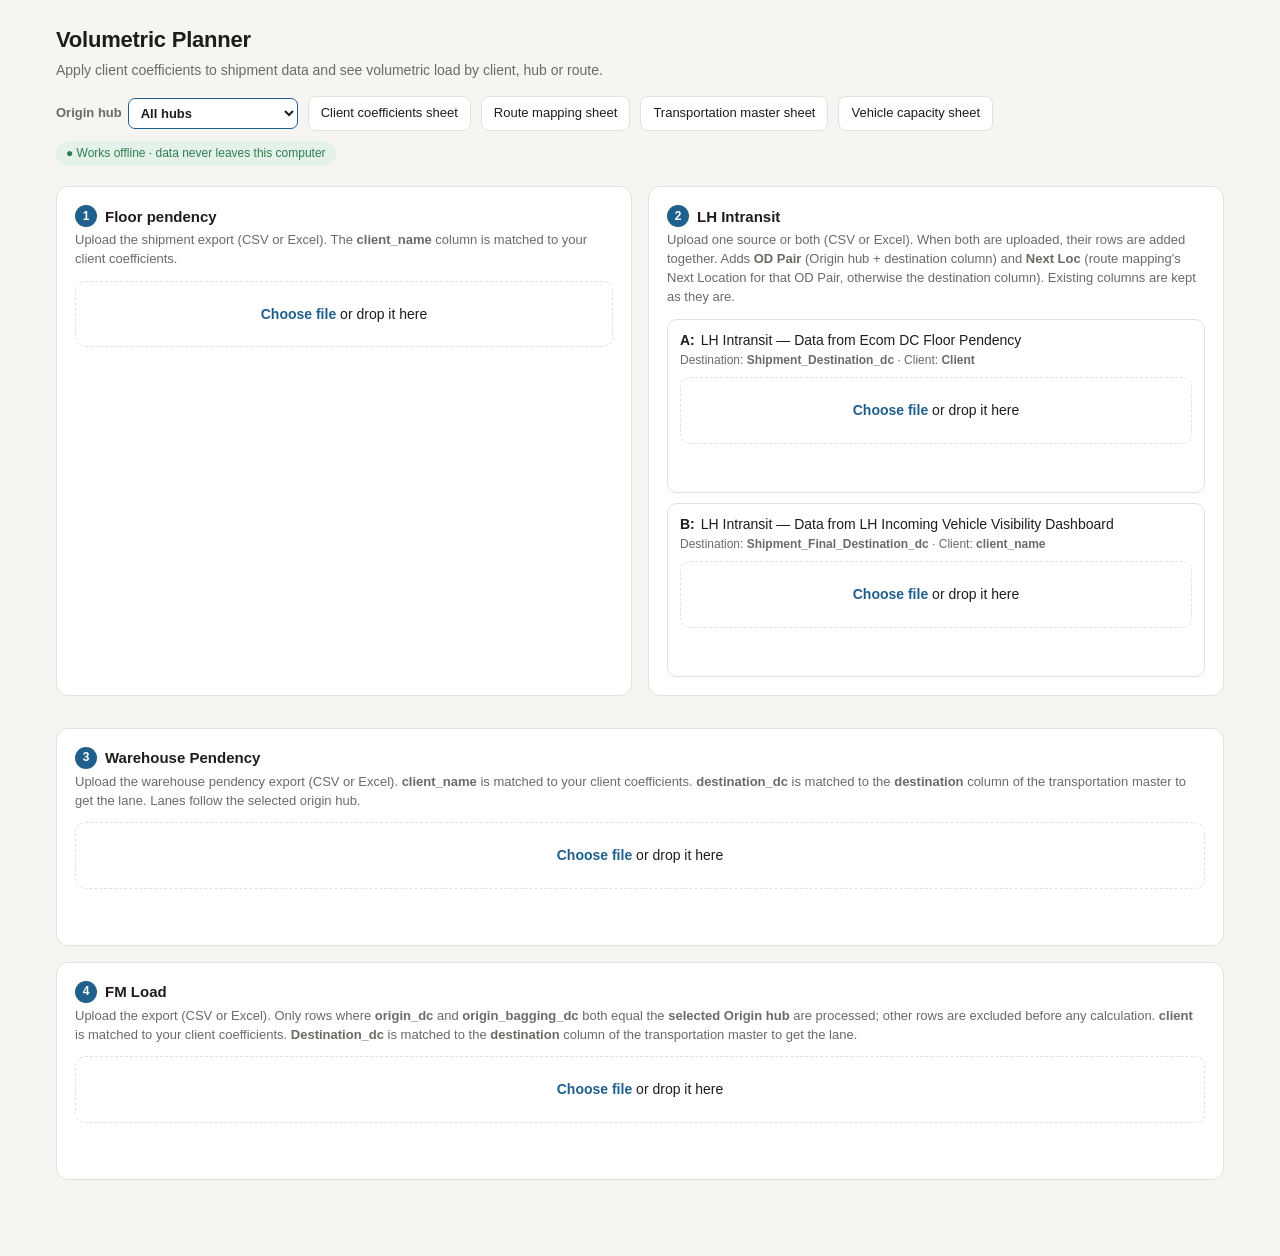
==== commit 025ad9d5: "Rename fourth source to FM Load; count 80% of FM load per lane Co-Authored-By: Claude Haiku 5.5 <nor" ====
--- a/volumetric-planner/Volumetric_Planner.html
+++ b/volumetric-planner/Volumetric_Planner.html
@@ -195,7 +195,7 @@
   </section>
 
   <section class="panel" style="margin-top:16px">
-    <h2><span class="step">4</span> Fourth source</h2>
+    <h2><span class="step">4</span> FM Load</h2>
     <p class="hint">Upload the export (CSV or Excel). Only rows where <b>origin_dc</b> and <b>origin_bagging_dc</b> both equal the <b>selected Origin hub</b> are processed; other rows are excluded before any calculation. <b>client</b> is matched to your client coefficients. <b>Destination_dc</b> is matched to the <b>destination</b> column of the transportation master to get the lane.</p>
     <button class="drop" id="foDrop" type="button"><strong>Choose file</strong> or drop it here</button>
     <input type="file" id="foFile" accept=".csv,.xlsx,.txt,.tsv" hidden>
@@ -212,7 +212,7 @@
       <div class="row"><button class="btn primary" id="laneExport">Download lane totals</button></div>
     </div>
     <div class="tablewrap" style="max-height:560px">
-      <table><thead><tr><th>Row Labels</th><th class="num">Sum of vol of FWD floor</th><th class="num">Sum of vol LH intransit</th><th class="num">Sum of vol Warehouse pendency</th><th class="num">Sum of vol Fourth source</th><th class="num">total AWB</th><th class="num">total volumetric</th><th>Fleet Type</th><th class="num">Vehicle Capacity</th><th class="num">Spillover</th></tr></thead><tbody id="laneBody"></tbody></table>
+      <table><thead><tr><th>Row Labels</th><th class="num">Sum of vol of FWD floor</th><th class="num">Sum of vol LH intransit</th><th class="num">Sum of vol Warehouse pendency</th><th class="num">Sum of vol FM load</th><th class="num">total AWB</th><th class="num">total volumetric</th><th>Fleet Type</th><th class="num">Vehicle Capacity</th><th class="num">Spillover</th></tr></thead><tbody id="laneBody"></tbody></table>
     </div>
   </section>
 
@@ -316,7 +316,7 @@
   </div>
   <div id="foResults" class="hidden">
     <div class="kpis">
-      <div class="kpi"><div class="l">Fourth source rows</div><div class="v" id="foRows">0</div></div>
+      <div class="kpi"><div class="l">FM Load rows</div><div class="v" id="foRows">0</div></div>
       <div class="kpi" id="foMisBox"><div class="l" id="foMisLbl">Excluded: origin_dc or origin_bagging_dc ≠ selected hub</div><div class="v" id="foMis">0</div></div>
       <div class="kpi"><div class="l">Eligible rows</div><div class="v" id="foElig">0</div></div>
       <div class="kpi"><div class="l">Not eligible rows</div><div class="v" id="foNE">0</div></div>
@@ -324,7 +324,7 @@
     </div>
     <section class="panel">
       <div class="sectionhead">
-        <h2 style="margin:0">Fourth source volumetric by lane</h2>
+        <h2 style="margin:0">FM Load volumetric by lane</h2>
         <div class="row"><button class="btn" id="foLaneExport">Download lane summary</button><button class="btn primary" id="foExport">Download with lanes</button></div>
       </div>
       <div class="muted" id="foNote" style="font-size:13px;margin-bottom:8px"></div>
@@ -338,7 +338,7 @@
       </div>
     </section>
     <section class="panel">
-      <div class="sectionhead"><h2 style="margin:0">Fourth source preview <span class="muted" id="foPrevNote" style="font-weight:400;font-size:13px"></span></h2></div>
+      <div class="sectionhead"><h2 style="margin:0">FM Load preview <span class="muted" id="foPrevNote" style="font-weight:400;font-size:13px"></span></h2></div>
       <div class="tablewrap"><table><thead id="foPrevHead"></thead><tbody id="foPrevBody"></tbody></table></div>
     </section>
   </div>
@@ -1225,11 +1225,11 @@
   download('warehouse_pendency_lanes_'+stamp()+'.csv',lines);
 };
 wireDrop('whDrop','whFile',handleWHFile);
-/* ---------- Fourth source ----------
+/* ---------- FM Load ----------
    Client = client (coefficient rules as Floor pendency).
    Lane = Destination_dc matched to the transportation master "destination" column (same as Warehouse Pendency).
    Only rows with origin_dc = origin_bagging_dc are processed; all other rows are excluded before any calculation. */
-const FO_LABEL='Fourth source', FO_DEST='Destination_dc', FO_CLIENT='client', FO_ORIG='origin_dc', FO_BAG='origin_bagging_dc';
+const FO_LABEL='FM Load', FO_DEST='Destination_dc', FO_CLIENT='client', FO_ORIG='origin_dc', FO_BAG='origin_bagging_dc';
 function showFOInfo(){
   const L=state.fo;
   if(!L){ $('foInfo').textContent=''; return; }
@@ -1319,10 +1319,12 @@
   for(let i=0;i<L.rows.length;i++){ const rs=L.res[i]; if(rs.status==='ne'||rs.status==='mismatch') continue; const v=L.coef[i].c; const e=lanes.get(rs.lane)||{n:0,vol:0,d:new Set()}; e.n++; if(v!=null) e.vol+=v; e.d.add(disp(L.dest[i])); lanes.set(rs.lane,e); }
   const lines=['lane_code,destinations_included,count_of_awb_number,sum_of_volumetric_coeff'];
   [...lanes.entries()].sort((a,b)=>b[1].vol-a[1].vol).forEach(([k,e])=>lines.push([csvCell(disp(k)),csvCell([...e.d].join(', ')),e.n,+e.vol.toFixed(4)].join(',')));
-  download('fourth_source_lanes_'+stamp()+'.csv',lines);
+  download('fm_load_lanes_'+stamp()+'.csv',lines);
 };
 wireDrop('foDrop','foFile',handleFOFile);
-/* Lane totals: per lane, the volumetric coefficients of all four sources are summed; AWB counts all four. */
+/* Lane totals: per lane, the volumetric coefficients of all four sources are summed; AWB counts all four.
+   FM Load: only 80% of each lane's summed volume is counted; the other 20% is removed. */
+const FM_LANE_SHARE=0.8;
 function laneTotals(){
   const F=new Map(), H=new Map(), W=new Map(), X=new Map();
   const add=(map,k,v)=>{ const e=map.get(k)||{n:0,v:0}; e.n++; if(v!=null) e.v+=v; map.set(k,e); };
@@ -1353,7 +1355,7 @@
   }
   const keys=[...new Set([...F.keys(),...H.keys(),...W.keys(),...X.keys()])].sort((a,b)=>a.localeCompare(b,undefined,{sensitivity:'base',numeric:true}));
   return keys.map(k=>{ const f=F.get(k)||{n:0,v:0}, h=H.get(k)||{n:0,v:0}, w=W.get(k)||{n:0,v:0}, x=X.get(k)||{n:0,v:0};
-    return {lane:k, fn:f.n, fv:f.v, hn:h.n, hv:h.v, wn:w.n, wv:w.v, xn:x.n, xv:x.v}; });
+    return {lane:k, fn:f.n, fv:f.v, hn:h.n, hv:h.v, wn:w.n, wv:w.v, xn:x.n, xv:x.v*FM_LANE_SHARE}; });
 }
 /* Lane -> Fleet Type (transportation master) -> Capacity (vehicle capacity sheet) */
 function laneCapacity(lane){
@@ -1387,7 +1389,7 @@
 }
 $('laneExport').onclick=()=>{
   const rows=laneTotals();
-  const lines=['lane_code,sum_of_vol_fwd_floor,sum_of_vol_lh_intransit,sum_of_vol_warehouse_pendency,sum_of_vol_fourth_source,total_awb,total_volumetric,fleet_type,vehicle_capacity,spillover'];
+  const lines=['lane_code,sum_of_vol_fwd_floor,sum_of_vol_lh_intransit,sum_of_vol_warehouse_pendency,sum_of_vol_fm_load,total_awb,total_volumetric,fleet_type,vehicle_capacity,spillover'];
   rows.forEach(x=>{ const cap=laneCapacity(x.lane), tv=x.fv+x.hv+x.wv+x.xv;
     lines.push([csvCell(disp(x.lane)),+x.fv.toFixed(4),+x.hv.toFixed(4),+x.wv.toFixed(4),+x.xv.toFixed(4),x.fn+x.hn+x.wn+x.xn,+tv.toFixed(4),csvCell(cap.fleet||''),cap.capacity==null?'':cap.capacity,cap.capacity==null?'':+(tv-cap.capacity).toFixed(4)].join(',')); });
   download('lane_totals_'+stamp()+'.csv',lines);
